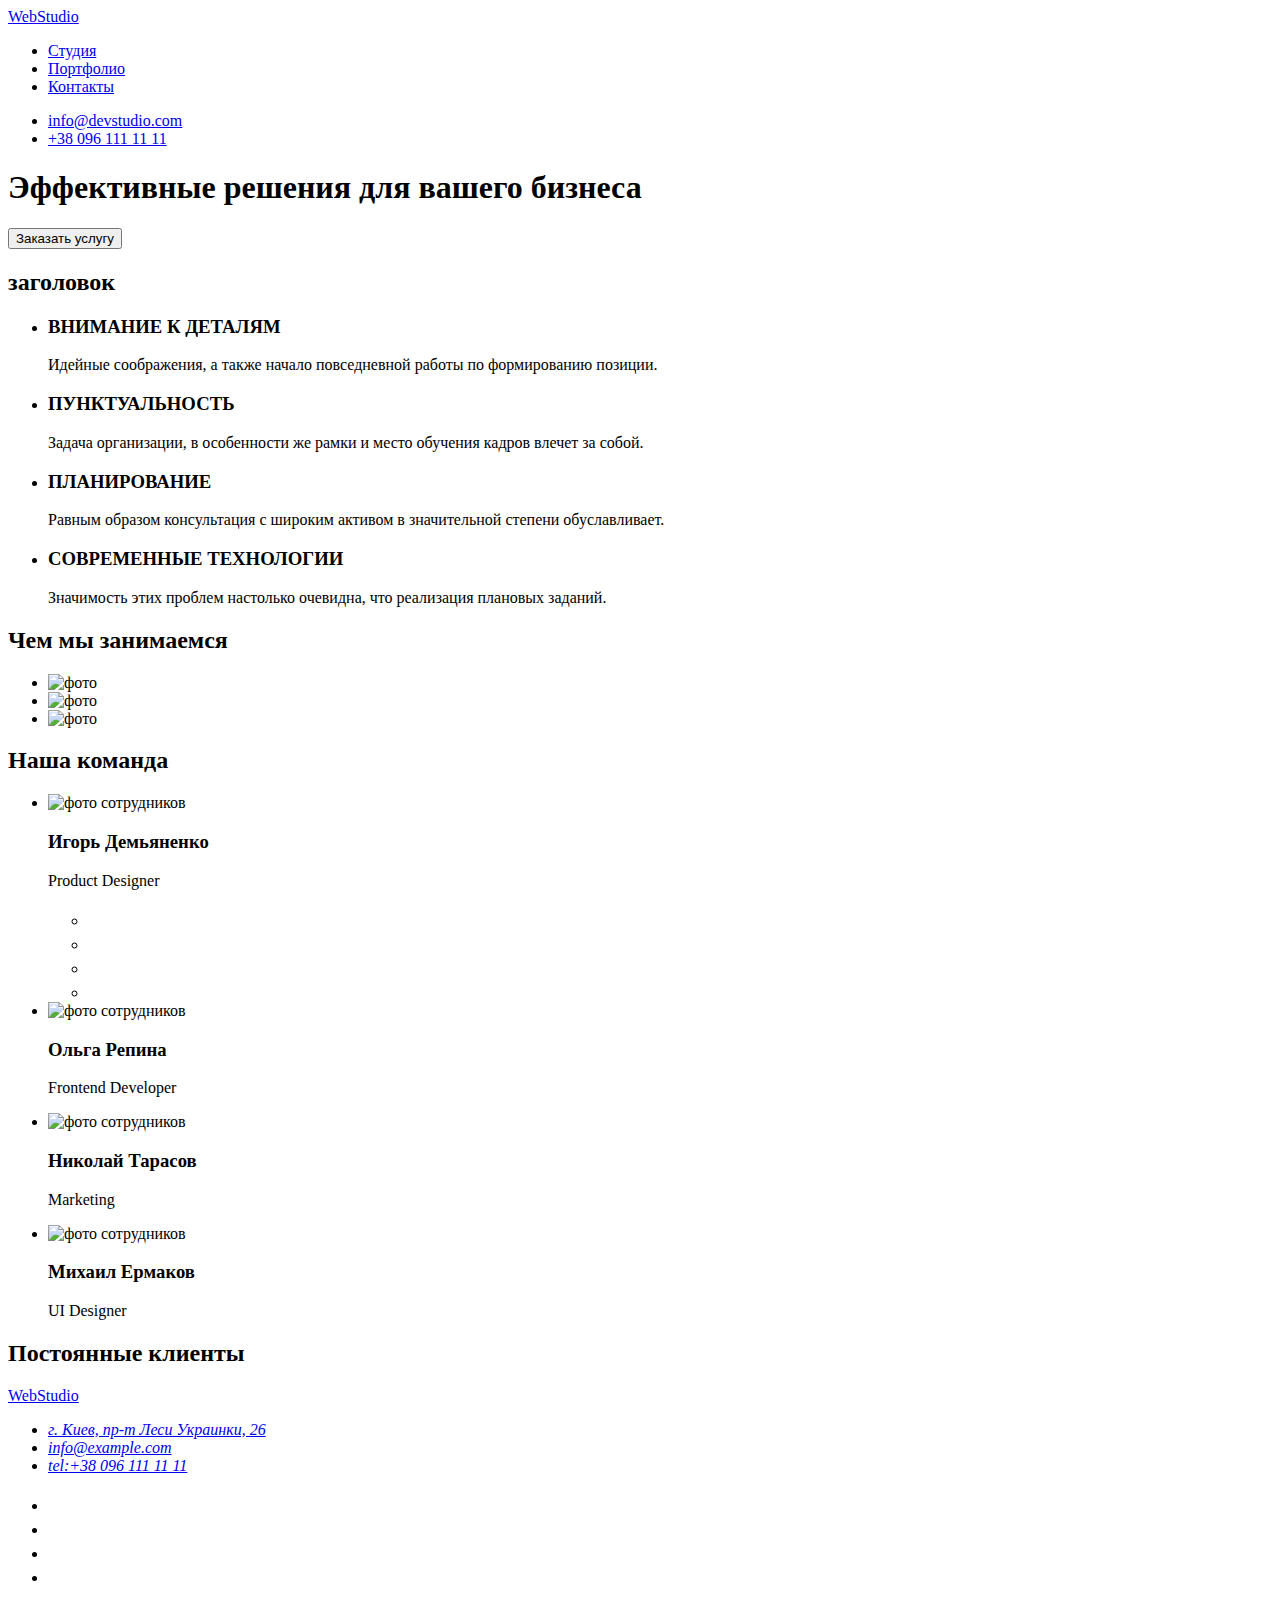
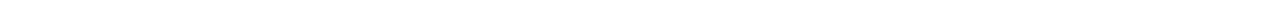
==== index.html @ 762d187e "Add files via upload" ====
<!-- @format -->

<!DOCTYPE html>
<html lang="ru">
  <head>
    <meta charset="UTF-8" />
    <meta http-equiv="X-UA-Compatible" content="IE=edge" />
    <meta name="viewport" content="width=device-width, initial-scale=1.0" />
    <title>Lesen1</title>
    <link rel="preconnect" href="https://fonts.googleapis.com" />
    <link rel="preconnect" href="https://fonts.gstatic.com" crossorigin />
    <link
      href="https://fonts.googleapis.com/css2?family=Raleway:wght@700&family=Roboto:wght@400;500;700;900&display=swap"
      rel="stylesheet"
    />
    <link
      rel="stylesheet"
      href="https://cdnjs.cloudflare.com/ajax/libs/modern-normalize/1.1.0/modern-normalize.min.css"
      integrity="sha512-wpPYUAdjBVSE4KJnH1VR1HeZfpl1ub8YT/NKx4PuQ5NmX2tKuGu6U/JRp5y+Y8XG2tV+wKQpNHVUX03MfMFn9Q=="
      crossorigin="anonymous"
      referrerpolicy="no-referrer"
    />
    <link rel="stylesheet" href="./css/style.css" />
  </head>
  <body>
    <header class="header">
      <div class="container header-container list">
        <nav class="nav">
          <a href="./index.html" class="logo link">Web<span class="logo-black">Studio</span></a>
          <ul class="header-list list">
            <li class="nav-item">
              <a class="nav-link link current" href="#">Студия</a>
            </li>
            <li class="nav-item">
              <a class="nav-link link" href="./portfolio.html">Портфолио</a>
            </li>
            <li class="nav-item">
              <a class="nav-link link" href="#">Контакты</a>
            </li>
          </ul>
        </nav>
        <ul class="header-contacts list">
          <li>
            <a class="contact-link link" href="info@devstudio.com">info@devstudio.com</a>
          </li>
          <li>
            <a class="contact-link link" href="tel:+380961111111">+38 096 111 11 11</a>
          </li>
        </ul>
      </div>
    </header>
    <main>
      <section class="hero section">
        <div class="container">
          <h1 class="hero-title">Эффективные решения для вашего бизнеса</h1>
          <button class="button" type="button">Заказать услугу</button>
        </div>
      </section>
      <section class="section-about section">
        <div class="container">
          <h2 class="visually-hidden">заголовок</h2>
          <ul class="list card-set">
            <li class="feature-item">
              <h3 class="feature-title">ВНИМАНИЕ К ДЕТАЛЯМ</h3>
              <p class="feature-text">
                Идейные соображения, а также начало повседневной работы по формированию позиции.
              </p>
            </li>
            <li class="feature-item">
              <h3 class="feature-title">ПУНКТУАЛЬНОСТЬ</h3>
              <p class="feature-text">
                Задача организации, в особенности же рамки и место обучения кадров влечет за собой.
              </p>
            </li>
            <li class="feature-item">
              <h3 class="feature-title">ПЛАНИРОВАНИЕ</h3>
              <p class="feature-text">
                Равным образом консультация с широким активом в значительной степени обуславливает.
              </p>
            </li>
            <li class="feature-item">
              <h3 class="feature-title">СОВРЕМЕННЫЕ ТЕХНОЛОГИИ</h3>
              <p class="feature-text">
                Значимость этих проблем настолько очевидна, что реализация плановых заданий.
              </p>
            </li>
          </ul>
        </div>
      </section>
      <section class="section-work section">
        <div class="container">
          <h2 class="section-title">Чем мы занимаемся</h2>
          <ul class="list list-about card-set">
            <li>
              <img src="./images/img.jpg" alt="фото" width="370" height="294" />
            </li>
            <li>
              <img src="./images/img-1.jpg" alt="фото" width="370" height="294" />
            </li>
            <li>
              <img src="./images/img-2.jpg" alt="фото" width="370" height="294" />
            </li>
          </ul>
        </div>
      </section>
      <section class="section-team section">
        <div class="container">
          <h2 class="section-title">Наша команда</h2>
          <ul class="list card-set">
            <li class="team-cards">
              <img src="./images/img-3.jpg" alt="фото сотрудников" width="270" />
              <div class="team-content">
                <h3 class="team-name">Игорь Демьяненко</h3>
                <p class="team-title">Product Designer</p>
                 <ul>
                  <li>
                     <a class="link" href="" target="_blank" rel="noopener noreferrer" aria-label="instagram"></a>
                  <svg width="20" height="20">
                     <use href="./images/icons.svg#instagram"></use>
                  </svg>
                  </li>
                  <li>
                     <a class="link" href="" target="_blank" rel="noopener noreferrer" aria-label="twitter"></a>
                  <svg width="20" height="20">
                     <use href="./images/icons.svg#twitter"></use>
                  </svg>
                  </li>
                  <li>
                     <a class="link" href="" target="_blank" rel="noopener noreferrer" aria-label="facebook"></a>
                  <svg width="20" height="20">
                     <use href="./images/icons.svg#facebook"></use>
                  </svg>
                  </li>
                  <li>
                     <a class="link" href="" target="_blank" rel="noopener noreferrer" aria-label="linkedin"></a>
                  <svg width="20" height="20">
                     <use href="./images/icons.svg#linkedin"></use>
                  </svg>
                  </li>
                 </ul>
               </div>
            </li>
            <li class="team-cards">
              <img src="./images/img-6.jpg" alt="фото сотрудников" width="270" />
              <div class="team-content">
                <h3 class="team-name">Ольга Репина</h3>
                <p class="team-title">Frontend Developer</p>
              </div>
            </li>
            <li class="team-cards">
              <img src="./images/img-5.jpg" alt="фото сотрудников" width="270" />
              <div class="team-content">
                <h3 class="team-name">Николай Тарасов</h3>
                <p class="team-title">Marketing</p>
              </div>
            </li>
            <li class="team-cards">
              <img src="./images/img-4.jpg" alt="фото сотрудников" width="270" />
              <div class="team-content">
                <h3 class="team-name">Михаил Ермаков</h3>
                <p class="team-title">UI Designer</p>
              </div>
            </li>
          </ul>
        </div>
      </section>
      <section class="section">
        <h2 class="section-title">Постоянные клиенты</h2>
         
      </section>
    </main>
    <footer class="footer">
      <div class="container">
        <a href="./index.html" class="footer-logo logo">Web<span class="logo-white">Studio</span></a>
        <address class="footer-contacts">
          <ul class="footer-list list">
            <li>
              <a
                class="link linkaddress"
                href="https://goo.gl/maps/1SPibwWkqugAvypQ7"
                target="_blank"
                rel="noopener nofollow noreferrer"
                >г. Киев, пр-т Леси Украинки, 26</a>
            </li>
            <li>
              <a class="link address-title" href="mailto:info@example.com">info@example.com</a>
            </li>
            <li>
              <a class="link address-title" href="tel:+380961111111">tel:+38 096 111 11 11</a>
            </li>
          </ul>
          <ul>
                  <li>
                     <a class="link" href="" target="_blank" rel="noopener noreferrer" aria-label="instagram"></a>
                  <svg width="20" height="20">
                     <use href="./images/icons.svg#instagram"></use>
                  </svg>
                  </li>
                  <li>
                     <a class="link" href="" target="_blank" rel="noopener noreferrer" aria-label="twitter"></a>
                  <svg width="20" height="20">
                     <use href="./images/icons.svg#twitter"></use>
                  </svg>
                  </li>
                  <li>
                     <a class="link" href="" target="_blank" rel="noopener noreferrer" aria-label="facebook"></a>
                  <svg width="20" height="20">
                     <use href="./images/icons.svg#facebook"></use>
                  </svg>
                  </li>
                  <li>
                     <a class="link" href="" target="_blank" rel="noopener noreferrer" aria-label="linkedin"></a>
                  <svg width="20" height="20">
                     <use href="./images/icons.svg#linkedin"></use>
                  </svg>
                  </li>
                 </ul>
        </address>
      </div>
    </footer>
  </body>
</html>
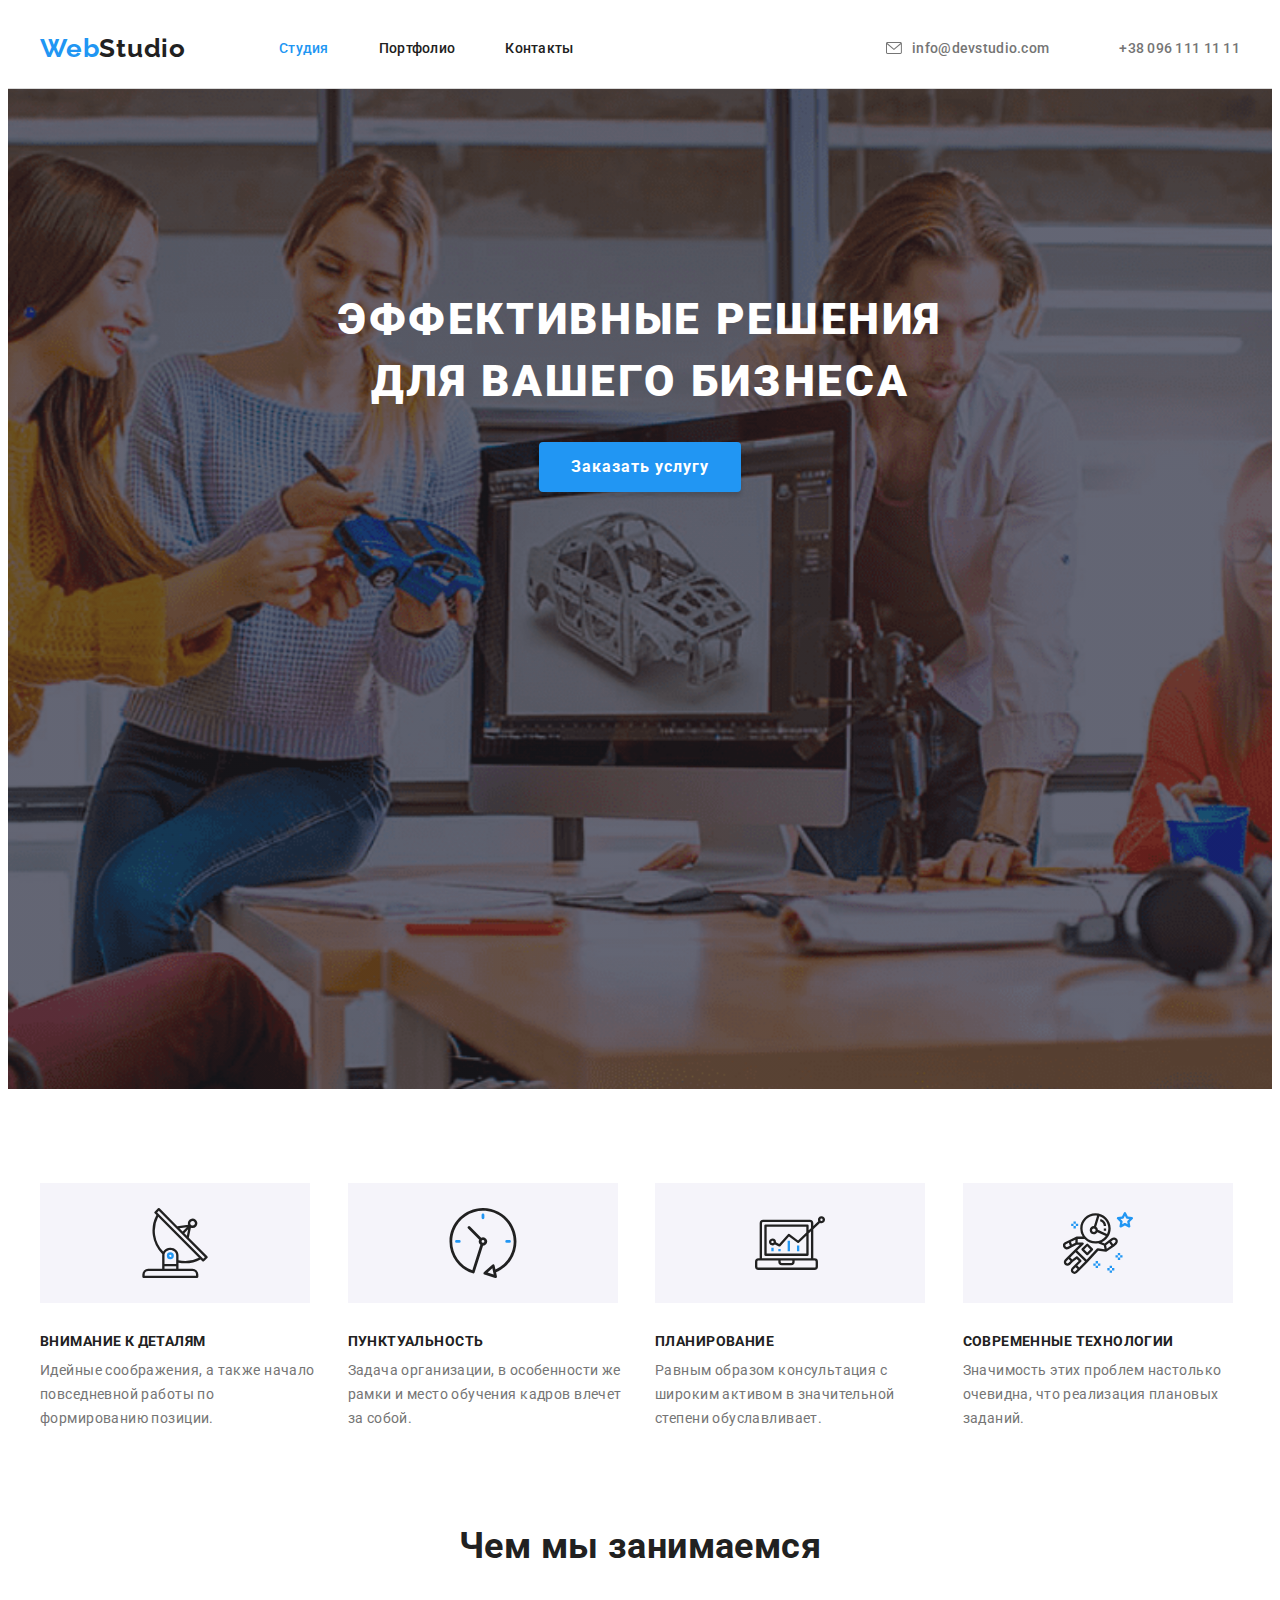
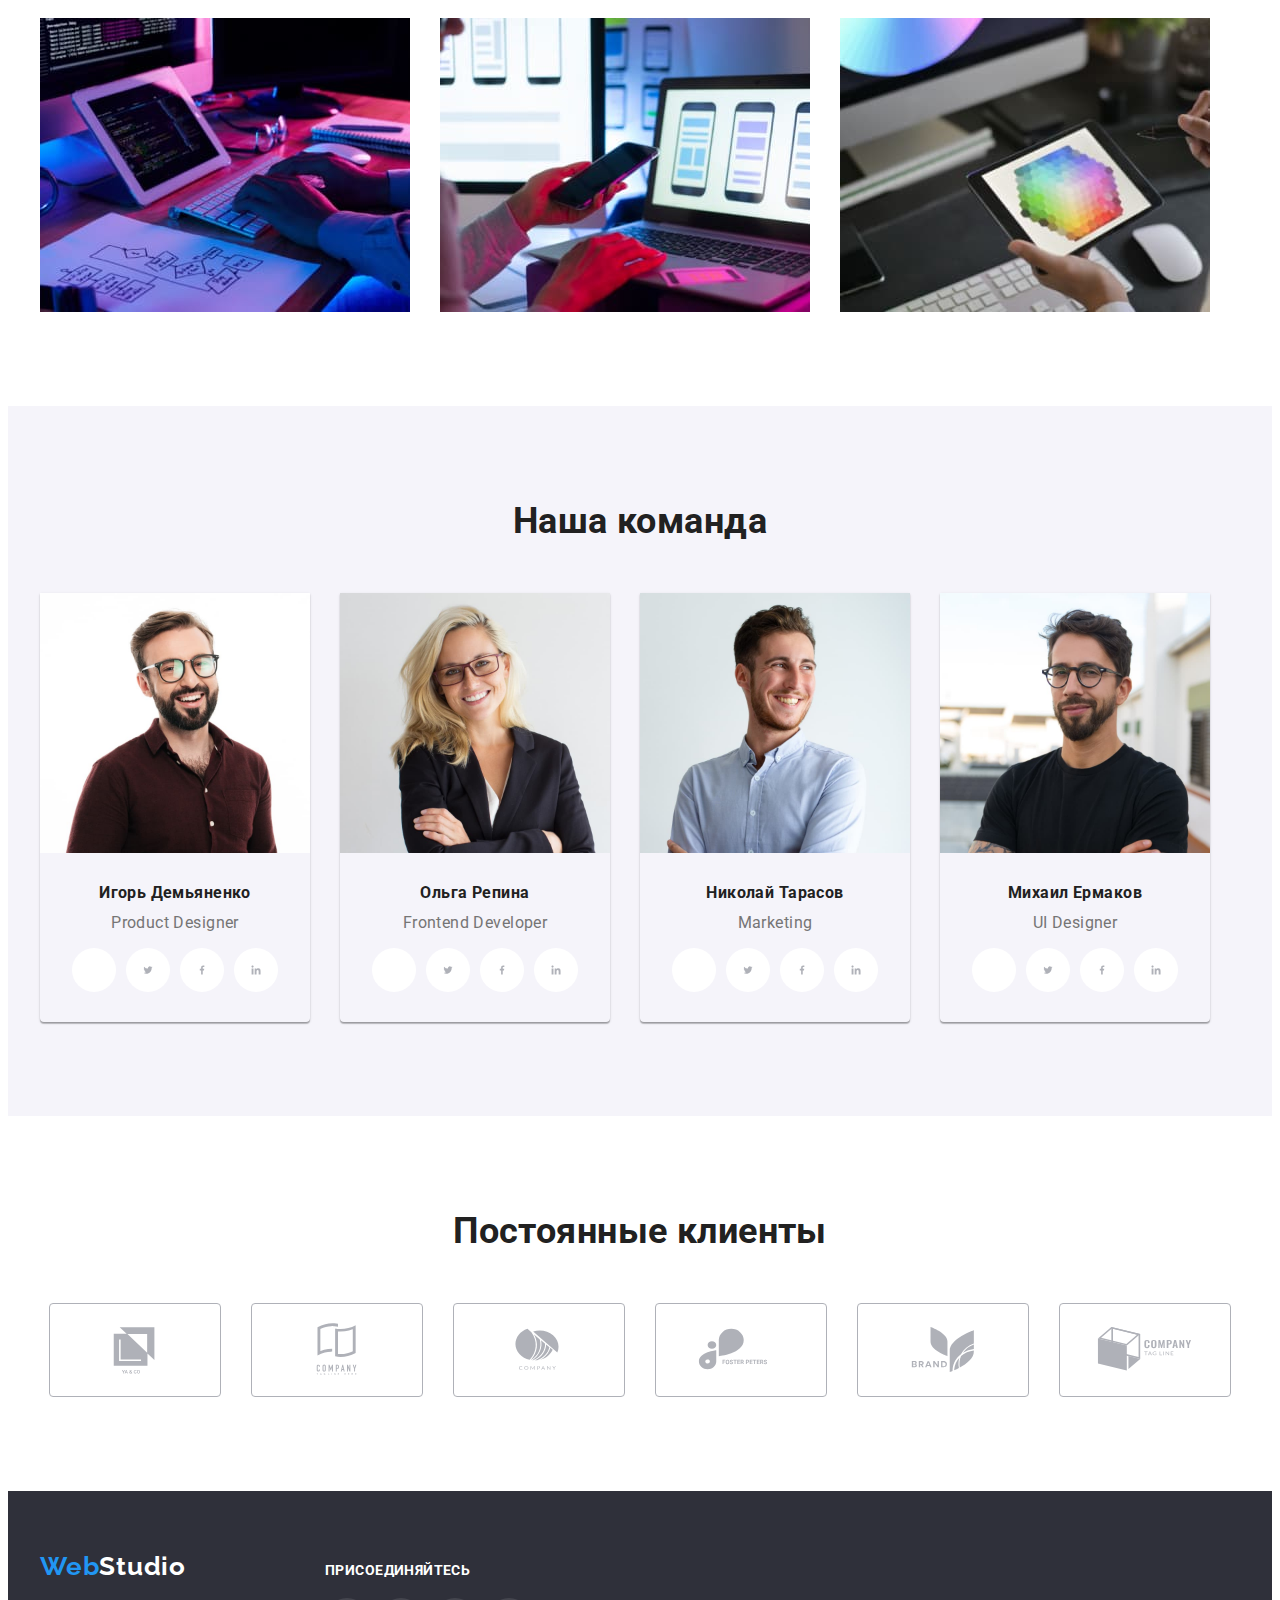
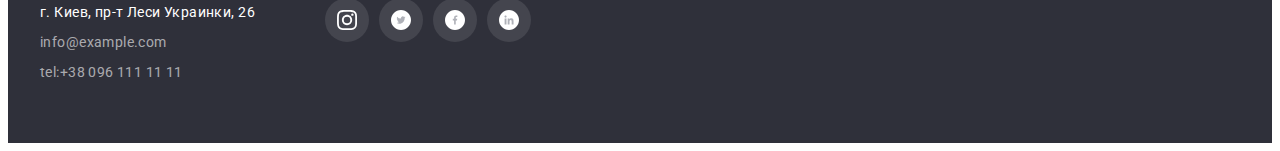
==== commit 697b50a8: "Add files via upload" ====
--- a/index.html
+++ b/index.html
@@ -2,221 +2,410 @@
 
 <!DOCTYPE html>
 <html lang="ru">
-  <head>
-    <meta charset="UTF-8" />
-    <meta http-equiv="X-UA-Compatible" content="IE=edge" />
-    <meta name="viewport" content="width=device-width, initial-scale=1.0" />
-    <title>Lesen1</title>
-    <link rel="preconnect" href="https://fonts.googleapis.com" />
-    <link rel="preconnect" href="https://fonts.gstatic.com" crossorigin />
-    <link
+
+<head>
+   <meta charset="UTF-8" />
+   <meta http-equiv="X-UA-Compatible" content="IE=edge" />
+   <meta name="viewport" content="width=device-width, initial-scale=1.0" />
+   <title>Lesen1</title>
+   <link rel="preconnect" href="https://fonts.googleapis.com" />
+   <link rel="preconnect" href="https://fonts.gstatic.com" crossorigin />
+   <link
       href="https://fonts.googleapis.com/css2?family=Raleway:wght@700&family=Roboto:wght@400;500;700;900&display=swap"
-      rel="stylesheet"
-    />
-    <link
-      rel="stylesheet"
-      href="https://cdnjs.cloudflare.com/ajax/libs/modern-normalize/1.1.0/modern-normalize.min.css"
+      rel="stylesheet" />
+   <link rel="stylesheet" href="https://cdnjs.cloudflare.com/ajax/libs/modern-normalize/1.1.0/modern-normalize.min.css"
       integrity="sha512-wpPYUAdjBVSE4KJnH1VR1HeZfpl1ub8YT/NKx4PuQ5NmX2tKuGu6U/JRp5y+Y8XG2tV+wKQpNHVUX03MfMFn9Q=="
-      crossorigin="anonymous"
-      referrerpolicy="no-referrer"
-    />
-    <link rel="stylesheet" href="./css/style.css" />
-  </head>
-  <body>
-    <header class="header">
+      crossorigin="anonymous" referrerpolicy="no-referrer" />
+   <link rel="stylesheet" href="./css/style.css" />
+</head>
+
+<body>
+   <header class="header">
       <div class="container header-container list">
-        <nav class="nav">
-          <a href="./index.html" class="logo link">Web<span class="logo-black">Studio</span></a>
-          <ul class="header-list list">
-            <li class="nav-item">
-              <a class="nav-link link current" href="#">Студия</a>
+         <nav class="nav">
+            <a href="./index.html" class="logo link">Web<span class="logo-black">Studio</span></a>
+            <ul class="header-list list">
+               <li class="nav-item">
+                  <a class="nav-link link current" href="#">Студия</a>
+               </li>
+               <li class="nav-item">
+                  <a class="nav-link link" href="./portfolio.html">Портфолио</a>
+               </li>
+               <li class="nav-item">
+                  <a class="nav-link link" href="#">Контакты</a>
+               </li>
+            </ul>
+         </nav>
+         <ul class="header-contacts list">
+            <li class="contacts-item">
+               <svg class="icon-contacts" width="16" height="12">
+                  <use href="./images/icons.svg#envelope"></use>
+               </svg>
+               <a class="contact-link link" href="info@devstudio.com">info@devstudio.com </a>
             </li>
-            <li class="nav-item">
-              <a class="nav-link link" href="./portfolio.html">Портфолио</a>
+            <li class="contacts-item">
+               <svg class="icon-contacts" width="10" height="16">
+                  <use href="./images/icons.svg#smartphone"></use>
+               </svg>
+               <a class="contact-link link" href="tel:+380961111111"> +38 096 111 11 11 </a>
             </li>
-            <li class="nav-item">
-              <a class="nav-link link" href="#">Контакты</a>
-            </li>
-          </ul>
-        </nav>
-        <ul class="header-contacts list">
-          <li>
-            <a class="contact-link link" href="info@devstudio.com">info@devstudio.com</a>
-          </li>
-          <li>
-            <a class="contact-link link" href="tel:+380961111111">+38 096 111 11 11</a>
-          </li>
-        </ul>
+         </ul>
       </div>
-    </header>
-    <main>
+   </header>
+   <main>
       <section class="hero section">
-        <div class="container">
-          <h1 class="hero-title">Эффективные решения для вашего бизнеса</h1>
-          <button class="button" type="button">Заказать услугу</button>
-        </div>
+         <div class="container">
+            <h1 class="hero-title">Эффективные решения для вашего бизнеса</h1>
+            <button class="button" type="button">Заказать услугу</button>
+         </div>
       </section>
       <section class="section-about section">
-        <div class="container">
-          <h2 class="visually-hidden">заголовок</h2>
-          <ul class="list card-set">
-            <li class="feature-item">
-              <h3 class="feature-title">ВНИМАНИЕ К ДЕТАЛЯМ</h3>
-              <p class="feature-text">
-                Идейные соображения, а также начало повседневной работы по формированию позиции.
-              </p>
-            </li>
-            <li class="feature-item">
-              <h3 class="feature-title">ПУНКТУАЛЬНОСТЬ</h3>
-              <p class="feature-text">
-                Задача организации, в особенности же рамки и место обучения кадров влечет за собой.
-              </p>
-            </li>
-            <li class="feature-item">
-              <h3 class="feature-title">ПЛАНИРОВАНИЕ</h3>
-              <p class="feature-text">
-                Равным образом консультация с широким активом в значительной степени обуславливает.
-              </p>
-            </li>
-            <li class="feature-item">
-              <h3 class="feature-title">СОВРЕМЕННЫЕ ТЕХНОЛОГИИ</h3>
-              <p class="feature-text">
-                Значимость этих проблем настолько очевидна, что реализация плановых заданий.
-              </p>
-            </li>
-          </ul>
-        </div>
+         <div class="container">
+            <h2 class="visually-hidden">заголовок</h2>
+
+            <ul class="list card-set">
+               <li class="feature-item">
+                  <div class="peculiarities">
+                     <svg class="feature-icons" width="70" height="70">
+                        <use href="./images/icons.svg#antenna"></use>
+                     </svg>
+                  </div>
+                  <h3 class="feature-title">ВНИМАНИЕ К ДЕТАЛЯМ</h3>
+                  <p class="feature-text">
+                     Идейные соображения, а также начало повседневной работы по формированию позиции.
+                  </p>
+               </li>
+               <li class="feature-item">
+                  <div class="peculiarities">
+                     <svg class="feature-icons" width="70" height="70">
+                        <use href="./images/icons.svg#clock"></use>
+                     </svg>
+                  </div>
+                  <h3 class="feature-title">ПУНКТУАЛЬНОСТЬ</h3>
+                  <p class="feature-text">
+                     Задача организации, в особенности же рамки и место обучения кадров влечет за собой.
+                  </p>
+               </li>
+               <li class="feature-item">
+                  <div class="peculiarities">
+                     <svg class="feature-icons" width="70" height="70">
+                        <use href="./images/icons.svg#diagram"></use>
+                     </svg>
+                  </div>
+                  <h3 class="feature-title">ПЛАНИРОВАНИЕ</h3>
+                  <p class="feature-text">
+                     Равным образом консультация с широким активом в значительной степени обуславливает.
+                  </p>
+               </li>
+               <li class="feature-item">
+                  <div class="peculiarities">
+                     <svg class="feature-icons" width="70" height="70">
+                        <use href="./images/icons.svg#astronaut"></use>
+                     </svg>
+                  </div>
+                  <h3 class="feature-title">СОВРЕМЕННЫЕ ТЕХНОЛОГИИ</h3>
+                  <p class="feature-text">
+                     Значимость этих проблем настолько очевидна, что реализация плановых заданий.
+                  </p>
+               </li>
+            </ul>
+         </div>
       </section>
       <section class="section-work section">
-        <div class="container">
-          <h2 class="section-title">Чем мы занимаемся</h2>
-          <ul class="list list-about card-set">
-            <li>
-              <img src="./images/img.jpg" alt="фото" width="370" height="294" />
-            </li>
-            <li>
-              <img src="./images/img-1.jpg" alt="фото" width="370" height="294" />
-            </li>
-            <li>
-              <img src="./images/img-2.jpg" alt="фото" width="370" height="294" />
-            </li>
-          </ul>
-        </div>
+         <div class="container">
+            <h2 class="section-title">Чем мы занимаемся</h2>
+            <ul class="list list-about card-set">
+               <li>
+                  <img src="./images/img.jpg" alt="фото" width="370" height="294" />
+               </li>
+               <li>
+                  <img src="./images/img-1.jpg" alt="фото" width="370" height="294" />
+               </li>
+               <li>
+                  <img src="./images/img-2.jpg" alt="фото" width="370" height="294" />
+               </li>
+            </ul>
+         </div>
       </section>
       <section class="section-team section">
-        <div class="container">
-          <h2 class="section-title">Наша команда</h2>
-          <ul class="list card-set">
-            <li class="team-cards">
-              <img src="./images/img-3.jpg" alt="фото сотрудников" width="270" />
-              <div class="team-content">
-                <h3 class="team-name">Игорь Демьяненко</h3>
-                <p class="team-title">Product Designer</p>
-                 <ul>
+         <div class="container">
+            <h2 class="section-title">Наша команда</h2>
+            <ul class="list card-set">
+               <li class="team-cards">
+                  <img src="./images/img-3.jpg" alt="фото сотрудников" width="270" />
+                  <div class="team-content">
+                     <h3 class="team-name">Игорь Демьяненко</h3>
+                     <p class="team-title">Product Designer</p>
+                     <ul class="socials list">
+                        <li class="socials-item">
+                           <a class="socials-link link" href="" target="_blank" rel="noopener noreferrer"
+                              aria-label="instagram">
+                              <svg class="socials-icons" width="20" height="20">
+                                 <use href="./images/icons.svg#instagram"></use>
+                              </svg>
+                           </a>
+                        </li>
+                        <li class="socials-item">
+                           <a class="socials-link link" href="" target="_blank" rel="noopener noreferrer"
+                              aria-label="twitter">
+                              <svg class="socials-icons" width="20" height="20">
+                                 <use href="./images/icons.svg#twitter"></use>
+                              </svg>
+                           </a>
+                        </li>
+                        <li class="socials-item">
+                           <a class="socials-link link" href="" target="_blank" rel="noopener noreferrer"
+                              aria-label="facebook">
+                              <svg class="socials-icons" width="20" height="20">
+                                 <use href="./images/icons.svg#facebook"></use>
+                              </svg>
+                           </a>
+                        </li>
+                        <li class="socials-item">
+                           <a class="socials-link link" href="" target="_blank" rel="noopener noreferrer"
+                              aria-label="linkedin">
+                              <svg class="socials-icons" width="20" height="20">
+                                 <use href="./images/icons.svg#linkedin"></use>
+                              </svg>
+                           </a>
+                        </li>
+                     </ul>
+                  </div>
+               </li>
+               <li class="team-cards">
+                  <img src="./images/img-6.jpg" alt="фото сотрудников" width="270" />
+                  <div class="team-content">
+                     <h3 class="team-name">Ольга Репина</h3>
+                     <p class="team-title">Frontend Developer</p>
+                     <ul class="socials list">
+                        <li class="socials-item">
+                           <a class="socials-link link" href="" target="_blank" rel="noopener noreferrer"
+                              aria-label="instagram">
+                              <svg class="socials-icons" width="20" height="20">
+                                 <use href="./images/icons.svg#instagram"></use>
+                              </svg>
+                           </a>
+                        </li>
+                        <li class="socials-item">
+                           <a class="socials-link link" href="" target="_blank" rel="noopener noreferrer"
+                              aria-label="twitter">
+                              <svg class="socials-icons" width="20" height="20">
+                                 <use href="./images/icons.svg#twitter"></use>
+                              </svg>
+                           </a>
+                        </li>
+                        <li class="socials-item">
+                           <a class="socials-link link" href="" target="_blank" rel="noopener noreferrer"
+                              aria-label="facebook">
+                              <svg class="socials-icons" width="20" height="20">
+                                 <use href="./images/icons.svg#facebook"></use>
+                              </svg>
+                           </a>
+                        </li>
+                        <li class="socials-item">
+                           <a class="socials-link link" href="" target="_blank" rel="noopener noreferrer"
+                              aria-label="linkedin">
+                              <svg class="socials-icons" width="20" height="20">
+                                 <use href="./images/icons.svg#linkedin"></use>
+                              </svg>
+                           </a>
+                        </li>
+                     </ul>
+                  </div>
+               </li>
+               <li class="team-cards">
+                  <img src="./images/img-5.jpg" alt="фото сотрудников" width="270" />
+                  <div class="team-content">
+                     <h3 class="team-name">Николай Тарасов</h3>
+                     <p class="team-title">Marketing</p>
+                     <ul class="socials list">
+                        <li class="socials-item">
+                           <a class="socials-link link" href="" target="_blank" rel="noopener noreferrer"
+                              aria-label="instagram">
+                              <svg class="socials-icons" width="20" height="20">
+                                 <use href="./images/icons.svg#instagram"></use>
+                              </svg>
+                           </a>
+                        </li>
+                        <li class="socials-item">
+                           <a class="socials-link link" href="" target="_blank" rel="noopener noreferrer"
+                              aria-label="twitter">
+                              <svg class="socials-icons" width="20" height="20">
+                                 <use href="./images/icons.svg#twitter"></use>
+                              </svg>
+                           </a>
+                        </li>
+                        <li class="socials-item">
+                           <a class="socials-link link" href="" target="_blank" rel="noopener noreferrer"
+                              aria-label="facebook">
+                              <svg class="socials-icons" width="20" height="20">
+                                 <use href="./images/icons.svg#facebook"></use>
+                              </svg>
+                           </a>
+                        </li>
+                        <li class="socials-item">
+                           <a class="socials-link link" href="" target="_blank" rel="noopener noreferrer"
+                              aria-label="linkedin">
+                              <svg class="socials-icons" width="20" height="20">
+                                 <use href="./images/icons.svg#linkedin"></use>
+                              </svg>
+                           </a>
+                        </li>
+                     </ul>
+                  </div>
+               </li>
+               <li class="team-cards">
+                  <img src="./images/img-4.jpg" alt="фото сотрудников" width="270" />
+                  <div class="team-content">
+                     <h3 class="team-name">Михаил Ермаков</h3>
+                     <p class="team-title">UI Designer</p>
+                     <ul class="socials list">
+                        <li class="socials-item">
+                           <a class="socials-link link" href="" target="_blank" rel="noopener noreferrer"
+                              aria-label="instagram">
+                              <svg class="socials-icons" width="20" height="20">
+                                 <use href="./images/icons.svg#instagram"></use>
+                              </svg>
+                           </a>
+                        </li>
+                        <li class="socials-item">
+                           <a class="socials-link link" href="" target="_blank" rel="noopener noreferrer"
+                              aria-label="twitter">
+                              <svg class="socials-icons" width="20" height="20">
+                                 <use href="./images/icons.svg#twitter"></use>
+                              </svg>
+                           </a>
+                        </li>
+                        <li class="socials-item">
+                           <a class="socials-link link" href="" target="_blank" rel="noopener noreferrer"
+                              aria-label="facebook">
+                              <svg class="socials-icons" width="20" height="20">
+                                 <use href="./images/icons.svg#facebook"></use>
+                              </svg>
+                           </a>
+                        </li>
+                        <li class="socials-item">
+                           <a class="socials-link link" href="" target="_blank" rel="noopener noreferrer"
+                              aria-label="linkedin">
+                              <svg class="socials-icons" width="20" height="20">
+                                 <use href="./images/icons.svg#linkedin"></use>
+                              </svg>
+                           </a>
+                        </li>
+                     </ul>
+                  </div>
+               </li>
+            </ul>
+         </div>
+      </section>
+      <section class="section">
+         <div class="container">
+            <h2 class="section-title">Постоянные клиенты</h2>
+         <ul class="clients-items">
+               <li class="clients-item list">
+                  <a class="client-link" href="#" target="_blank" rel="noopener norefferer" aria-label="logo">
+                     <svg class="client-icons" width="106" height="60">
+                        <use href="./images/icons.svg#logo"></use>
+                     </svg>
+                  </a>
+               </li>
+               <li class="clients-item list">
+                  <a class="client-link" href="#" target="_blank" rel="noopener norefferer" aria-label="logo-2">
+                     <svg class="client-icons" width="106" height="60">
+                        <use href="./images/icons.svg#logo-2"></use>
+                     </svg>
+                  </a>
+               </li>
+               <li class="clients-item list">
+                  <a class="client-link" href="#" target="_blank" rel="noopener norefferer" aria-label="logo-3">
+                     <svg class="client-icons" width="106" height="60">
+                        <use href="./images/icons.svg#logo-3"></use>
+                     </svg>
+                  </a>
+               </li>
+               <li class="clients-item list">
+                  <a class="client-link" href="#" target="_blank" rel="noopener norefferer" aria-label="logo-4">
+                     <svg class="client-icons" width="106" height="60">
+                        <use href="./images/icons.svg#logo-4"></use>
+                     </svg>
+                  </a>
+               </li>
+               <li class="clients-item list">
+                  <a class="client-link" href="#" target="_blank" rel="noopener norefferer" aria-label="logo-5">
+                     <svg class="client-icons" width="106" height="60">
+                        <use href="./images/icons.svg#logo-5"></use>
+                     </svg>
+                  </a>
+               </li>
+               <li class="clients-item list">
+                  <a class="client-link" href="#" target="_blank" rel="noopener norefferer" aria-client-icons">
+                     <svg class="client-icons" width="106" height="60">
+                        <use href="./images/icons.svg#logo-6"></use>
+                     </svg>
+                  </a>
+               </li>
+            </ul>
+         </div>
+         
+      </section>
+   </main>
+   <footer class="footer">
+      <div class="container footer-container">
+         <div class="our-contacts">
+            <a href="./index.html" class="footer-logo logo">Web<span class="logo-white">Studio</span></a>
+            <address class="footer-contacts">
+               <ul class="footer-list list">
                   <li>
-                     <a class="link" href="" target="_blank" rel="noopener noreferrer" aria-label="instagram"></a>
-                  <svg width="20" height="20">
+                     <a class="link linkaddress" href="https://goo.gl/maps/1SPibwWkqugAvypQ7" target="_blank"
+                        rel="noopener nofollow noreferrer">г. Киев, пр-т Леси Украинки, 26</a>
+                  </li>
+                  <li>
+                     <a class="link address-title" href="mailto:info@example.com">info@example.com</a>
+                  </li>
+                  <li>
+                     <a class="link address-title" href="tel:+380961111111">tel:+38 096 111 11 11</a>
+                  </li>
+               </ul>
+         </div>
+         <div class="footer-icons">
+            <h3 class="icone-title">присоединяйтесь</h3>
+            <ul class="footer-social-icon">
+               <li class="footer-icon  list">
+                  <a class="foot-icon" href="" target="_blank" rel="noopener noreferrer" aria-label="instagram">
+                  <svg class="footers-icon" width="20" height="20">
                      <use href="./images/icons.svg#instagram"></use>
                   </svg>
-                  </li>
-                  <li>
-                     <a class="link" href="" target="_blank" rel="noopener noreferrer" aria-label="twitter"></a>
-                  <svg width="20" height="20">
+                  </a>
+                  </li>
+               <li class="footer-icon list">
+                  <a class="foot-icon" href="" target="_blank" rel="noopener noreferrer" aria-label="twitter">
+                  <svg class="footers-icon" width="20" height="20">
                      <use href="./images/icons.svg#twitter"></use>
                   </svg>
-                  </li>
-                  <li>
-                     <a class="link" href="" target="_blank" rel="noopener noreferrer" aria-label="facebook"></a>
-                  <svg width="20" height="20">
+                  </a>
+                  </li>
+               </li>
+               <li class="footer-icon list">
+                  <a class="foot-icon" href="" target="_blank" rel="noopener noreferrer" aria-label="facebook">
+                  <svg class="footers-icon" width="20" height="20">
                      <use href="./images/icons.svg#facebook"></use>
                   </svg>
-                  </li>
-                  <li>
-                     <a class="link" href="" target="_blank" rel="noopener noreferrer" aria-label="linkedin"></a>
-                  <svg width="20" height="20">
+                  </a>
+                  </li>
+               </li>
+               <li class="footer-icon list">
+                  <a class="foot-icon" href="" target="_blank" rel="noopener noreferrer" aria-label="linkedin">
+                  <svg class="footers-icon" width="20" height="20">
                      <use href="./images/icons.svg#linkedin"></use>
                   </svg>
-                  </li>
-                 </ul>
-               </div>
-            </li>
-            <li class="team-cards">
-              <img src="./images/img-6.jpg" alt="фото сотрудников" width="270" />
-              <div class="team-content">
-                <h3 class="team-name">Ольга Репина</h3>
-                <p class="team-title">Frontend Developer</p>
-              </div>
-            </li>
-            <li class="team-cards">
-              <img src="./images/img-5.jpg" alt="фото сотрудников" width="270" />
-              <div class="team-content">
-                <h3 class="team-name">Николай Тарасов</h3>
-                <p class="team-title">Marketing</p>
-              </div>
-            </li>
-            <li class="team-cards">
-              <img src="./images/img-4.jpg" alt="фото сотрудников" width="270" />
-              <div class="team-content">
-                <h3 class="team-name">Михаил Ермаков</h3>
-                <p class="team-title">UI Designer</p>
-              </div>
-            </li>
-          </ul>
-        </div>
-      </section>
-      <section class="section">
-        <h2 class="section-title">Постоянные клиенты</h2>
-         
-      </section>
-    </main>
-    <footer class="footer">
-      <div class="container">
-        <a href="./index.html" class="footer-logo logo">Web<span class="logo-white">Studio</span></a>
-        <address class="footer-contacts">
-          <ul class="footer-list list">
-            <li>
-              <a
-                class="link linkaddress"
-                href="https://goo.gl/maps/1SPibwWkqugAvypQ7"
-                target="_blank"
-                rel="noopener nofollow noreferrer"
-                >г. Киев, пр-т Леси Украинки, 26</a>
-            </li>
-            <li>
-              <a class="link address-title" href="mailto:info@example.com">info@example.com</a>
-            </li>
-            <li>
-              <a class="link address-title" href="tel:+380961111111">tel:+38 096 111 11 11</a>
-            </li>
-          </ul>
-          <ul>
-                  <li>
-                     <a class="link" href="" target="_blank" rel="noopener noreferrer" aria-label="instagram"></a>
-                  <svg width="20" height="20">
-                     <use href="./images/icons.svg#instagram"></use>
-                  </svg>
-                  </li>
-                  <li>
-                     <a class="link" href="" target="_blank" rel="noopener noreferrer" aria-label="twitter"></a>
-                  <svg width="20" height="20">
-                     <use href="./images/icons.svg#twitter"></use>
-                  </svg>
-                  </li>
-                  <li>
-                     <a class="link" href="" target="_blank" rel="noopener noreferrer" aria-label="facebook"></a>
-                  <svg width="20" height="20">
-                     <use href="./images/icons.svg#facebook"></use>
-                  </svg>
-                  </li>
-                  <li>
-                     <a class="link" href="" target="_blank" rel="noopener noreferrer" aria-label="linkedin"></a>
-                  <svg width="20" height="20">
-                     <use href="./images/icons.svg#linkedin"></use>
-                  </svg>
-                  </li>
-                 </ul>
-        </address>
+                  </a>
+                  </li>
+               </li>
+            </ul>
+         </div>
+         </address>
       </div>
-    </footer>
-  </body>
-</html>
+   </footer>
+</body>
+
+</html>--- a/css/style.css
+++ b/css/style.css
@@ -0,0 +1,554 @@
+:root {
+  --color-accent: #2196f3;
+  --text-color-black: #212121;
+  --text-color-gray: #757575;
+  --color-white: #ffffff;
+  --color-light-gray: #d9d9d9;
+  --Color-background: #2f303a;
+  --color-team-background: #f5f4fa;
+  --color-wrapper: #eeeeee;
+  --color-team-icons: #afb1b8;
+  --social-bg-color: rgba(245, 244, 250, 1);
+  --color-footer-icon: rgba(255, 255, 255, 0.1);
+}
+
+/* Base */
+body {
+  font-family: 'Roboto', sans-serif;
+  font-size: 14px;
+  line-height: 1.5;
+  color: var(--text-color-gray);
+  background-color: var(--color-white);
+  letter-spacing: 0.03em;
+}
+
+h1,
+h2,
+h3,
+h4,
+p {
+  margin: 0;
+  padding-left: 0;
+}
+
+ul,
+li {
+  margin: 0;
+  padding: 0;
+}
+
+img {
+  max-width: 100%;
+  display: block;
+  height: auto;
+}
+
+.visually-hidden {
+  position: absolute;
+  width: 1px;
+  height: 1px;
+  margin: -1px;
+  border: 0;
+  padding: 0;
+
+  white-space: nowrap;
+  clip-path: inset(100%);
+  clip: rect(0 0 0 0);
+  overflow: hidden;
+}
+
+.list {
+  list-style: none;
+}
+
+.link {
+  text-decoration: none;
+  color: currentColor;
+}
+
+.section-title {
+  color: var(--text-color-black);
+  line-height: 1.2;
+  font-size: 36px;
+  margin-bottom: 50px;
+  text-align: center;
+}
+
+.section {
+  padding-top: 94px;
+  padding-bottom: 94px;
+}
+
+.container {
+  width: 1200px;
+  padding-left: 15px;
+  padding-right: 15px;
+  margin-left: auto;
+  margin-right: auto;
+}
+
+.header {
+  background-color: var(--color-white);
+  border-bottom: 1px solid var(--color-light-gray);
+}
+
+.header .logo {
+  margin-right: 93px;
+}
+
+.header-container {
+  display: flex;
+}
+
+.nav {
+  display: flex;
+  align-items: center;
+  color: var(--text-color-black);
+}
+
+.logo {
+  font-weight: 700;
+  font-family: 'Raleway';
+  font-style: normal;
+  font-size: 26px;
+  line-height: 1.19;
+  letter-spacing: 0.03em;
+  text-decoration: none;
+  color: var(--color-accent);
+}
+
+.accent {
+  color: var(--color-accent);
+}
+
+.logo-black {
+  color: var(--text-color-black);
+}
+
+.header-list {
+  display: flex;
+  align-items: center;
+  gap: 50px;
+}
+
+.header-contacts {
+  display: flex;
+  align-items: center;
+  margin-left: auto;
+  gap: 50px;
+}
+
+.nav-link,
+.contact-link {
+  font-weight: 500;
+  line-height: 1.15;
+  letter-spacing: 0.02em;
+}
+
+.nav-link:hover,
+.nav-link:focus,
+.contact-link:hover,
+.contact-link:focus .current .accent {
+  color: var(--color-accent);
+}
+
+.nav-link.link.current {
+  color: var(--color-accent);
+}
+
+.nav-link {
+  display: block;
+  padding: 32px 0;
+}
+
+.contacts-item {
+  display: flex;
+  align-items: center;
+}
+
+.contact-link:hover,
+.contact-link:focus {
+  color: var(--color-accent);
+}
+
+.contacts-item:hover .icon-contacts {
+  fill: var(--color-accent);
+}
+
+.icon-contacts {
+  margin-right: 10px;
+  fill: var(--text-color-gray);
+}
+
+.hero {
+  max-width: 1600px;
+  height: 600px;
+  margin-left: auto;
+  margin-right: auto;
+  padding: 200px 0;
+  text-align: center;
+  background-color: var(--Color-background);
+  background-image: linear-gradient(to right, rgba(47, 48, 58, 0.4), rgba(47, 48, 58, 0.4)),
+    url(../images/backgrImg.png);
+  background-repeat: no-repeat;
+  background-position: center;
+  background-size: cover;
+}
+
+.hero-title {
+  color: var(--color-white);
+  font-weight: 900;
+  font-size: 44px;
+  line-height: 1.4;
+  letter-spacing: 0.06em;
+  text-transform: uppercase;
+  width: 696px;
+  margin-bottom: 30px;
+  margin-left: auto;
+  margin-right: auto;
+}
+
+.button {
+  font-family: 'Roboto';
+  font-style: normal;
+  font-weight: 700;
+  font-size: 16px;
+  line-height: 30px;
+  letter-spacing: 0.06em;
+  padding: 10px 32px;
+  color: var(--color-white);
+  background-color: var(--color-accent);
+  box-shadow: 0px 4px 4px rgb(0 0 0 / 15%);
+  border: none;
+  border-radius: 4px;
+  cursor: pointer;
+}
+
+.button:hover,
+.button:focus {
+  background-color: #188ce8;
+}
+
+.card-set {
+  display: flex;
+  flex-wrap: wrap;
+  gap: 30px;
+}
+
+.feature-item {
+  flex-basis: calc((100% - 3 * 30px) / 4);
+}
+
+.section-about {
+  padding-bottom: 0;
+}
+
+.filters-list {
+  display: flex;
+  justify-content: center;
+  gap: 8px;
+  margin-bottom: 50px;
+}
+
+.filters-list:hover,
+.filters-list:focus {
+  color: #ffffff;
+}
+
+.filter-btn.active {
+  background-color: var(--color-accent);
+  color: var(--color-white);
+}
+
+.filter-btn.active:hover,
+.filter-btn.active:focus {
+  background-color: var(--color-accent);
+  color: var(--color-white);
+}
+
+.filter-btn {
+  font-weight: 500;
+  font-size: 16px;
+  line-height: 1.62;
+  color: var(--text-color-black);
+  border: none;
+  border-radius: 4px;
+  padding: 6px 22px;
+  background-color: #f5f4fa;
+  cursor: pointer;
+}
+
+.filter-btn:hover,
+.filter-btn:focus {
+  background-color: var(--color-accent);
+  color: #ffffff;
+}
+
+.section-team {
+  background-color: var(--color-team-background);
+}
+
+.team-cards {
+  box-shadow: 0px 1px 3px rgba(0, 0, 0, 0.12), 0px 1px 1px rgba(0, 0, 0, 0.14),
+    0px 2px 1px rgba(0, 0, 0, 0.2);
+  border-radius: 0px 0px 4px 4px;
+}
+
+.team-content {
+  padding: 30px;
+}
+
+.team-name {
+  color: var(--text-color-black);
+  font-size: 16px;
+  line-height: 1.2;
+  margin-bottom: 10px;
+  text-align: center;
+}
+
+.team-title {
+  color: var(--text-color-gray);
+  font-size: 16px;
+  line-height: 1.2;
+  text-align: center;
+  margin-bottom: 16px;
+}
+
+.products {
+  font-size: 16px;
+  line-height: 1.2;
+  letter-spacing: 0.03em;
+  color: var(--text-color-gray);
+}
+
+.feature-title {
+  color: var(--text-color-black);
+  font-size: 14px;
+  line-height: 1.15;
+  margin-bottom: 10px;
+}
+
+.feature-text {
+  margin-top: 0;
+  line-height: 1.71;
+  color: var(--text-color-gray);
+}
+
+.title-item {
+  font-size: 18px;
+  line-height: 1.2;
+  color: var(--text-color-black);
+  letter-spacing: 0.06em;
+  margin-bottom: 12px;
+}
+
+.portfolio-item {
+  flex-basis: calc((100% - 2 * 30px) / 3);
+}
+
+.portfolio-item:hover {
+  background: #ffffff;
+  border: 1px solid #eeeeee;
+  box-shadow: 0px 1px 1px rgba(0, 0, 0, 0.12), 0px 4px 4px rgba(0, 0, 0, 0.06),
+    1px 4px 6px rgba(0, 0, 0, 0.16);
+}
+
+/*footer*/
+.footer {
+  padding-top: 60px;
+  padding-bottom: 60px;
+  background-color: var(--Color-background);
+}
+
+.footer-container {
+  display: flex;
+  align-items: baseline;
+}
+
+.footer-logo {
+  display: block;
+  margin-bottom: 20px;
+}
+
+.logo-white {
+  color: var(--color-white);
+}
+
+.footer-list {
+  display: flex;
+  flex-direction: column;
+  gap: 9px;
+}
+
+.our-contacts {
+  margin-right: 70px;
+}
+
+.footer-contacts {
+  font-style: normal;
+  text-decoration: none;
+}
+
+.linkaddress {
+  color: var(--color-white);
+}
+
+.address-title {
+  color: var(--color-light-gray);
+}
+
+.address-title:hover,
+.address-title:focus {
+  color: var(--color-accent);
+}
+
+.address-title {
+  color: rgba(255, 255, 255, 0.6);
+}
+
+/**Portfolio**/
+
+.wrapper {
+  padding: 20px 24px;
+  border: 1px solid var(--color-wrapper);
+  border-top: none;
+}
+
+.icone-title {
+  font-weight: 700;
+  font-size: 14px;
+  line-height: 16px;
+  letter-spacing: 0.03em;
+  text-transform: uppercase;
+  color: var(--color-white);
+  margin-bottom: 20px;
+}
+
+/**Socials icons**/
+.socials {
+  display: flex;
+  flex-wrap: wrap;
+  justify-content: center;
+  gap: 10px;
+}
+
+.socials-link {
+  display: flex;
+  align-items: center;
+  justify-content: center;
+  width: 44px;
+  height: 44px;
+  background-color: var(--color-white);
+  border-radius: 50%;
+}
+
+.socials-icons {
+  fill: var(--color-team-icons);
+}
+
+.socials-link:hover {
+  background-color: var(--color-accent);
+}
+
+.socials-link:hover .socials-icons {
+  fill: var(--color-white);
+}
+
+.socials-link:focus {
+  background-color: var(--color-accent);
+}
+
+.socials-link:focus .socials-icons {
+  fill: var(--color-white);
+}
+
+/**Features icons**/
+
+.footer-social-icon {
+   display: flex;
+   flex-wrap: wrap;
+   justify-content: center;
+   gap: 10px;
+}
+
+.foot-icon {
+  display: flex;
+  flex-wrap: wrap;
+  align-items: center;
+  justify-content: center;
+  width: 44px;
+  height: 44px;
+  background-color: var(--color-footer-icon);
+  fill: var(--color-white); 
+  border-radius: 50%;
+}
+
+.foot-icon:hover,
+.foot-icon:focus {
+   background-color: var(--color-accent);
+   fill: var(--color-white);
+}
+
+
+
+
+ 
+
+
+
+
+
+
+
+
+
+
+
+
+
+
+
+
+
+
+
+.peculiarities {
+  display: flex;
+  align-items: center;
+  justify-content: center;
+  margin-bottom: 30px;
+  width: 270px;
+  height: 120px;
+  background-color: var(--social-bg-color);
+}
+
+.clients-items {
+  display: flex;
+  align-items: center;
+  justify-content: center;
+  gap: 30px;
+}
+
+
+.clients-item:hover {
+  border-color: var(--color-accent);
+}
+
+.client-link {
+  display: flex;
+  align-items: center;
+  justify-content: center;
+  height: 92px;
+  width: 170px;
+  fill: var(--color-team-icons);
+  border: 1px solid var(--color-team-icons);
+  border-radius: 4px;
+}
+
+.client-link:hover,
+.client-link:focus {
+  border-color: var(--color-accent);
+  fill: var(--color-accent);
+}
+
+
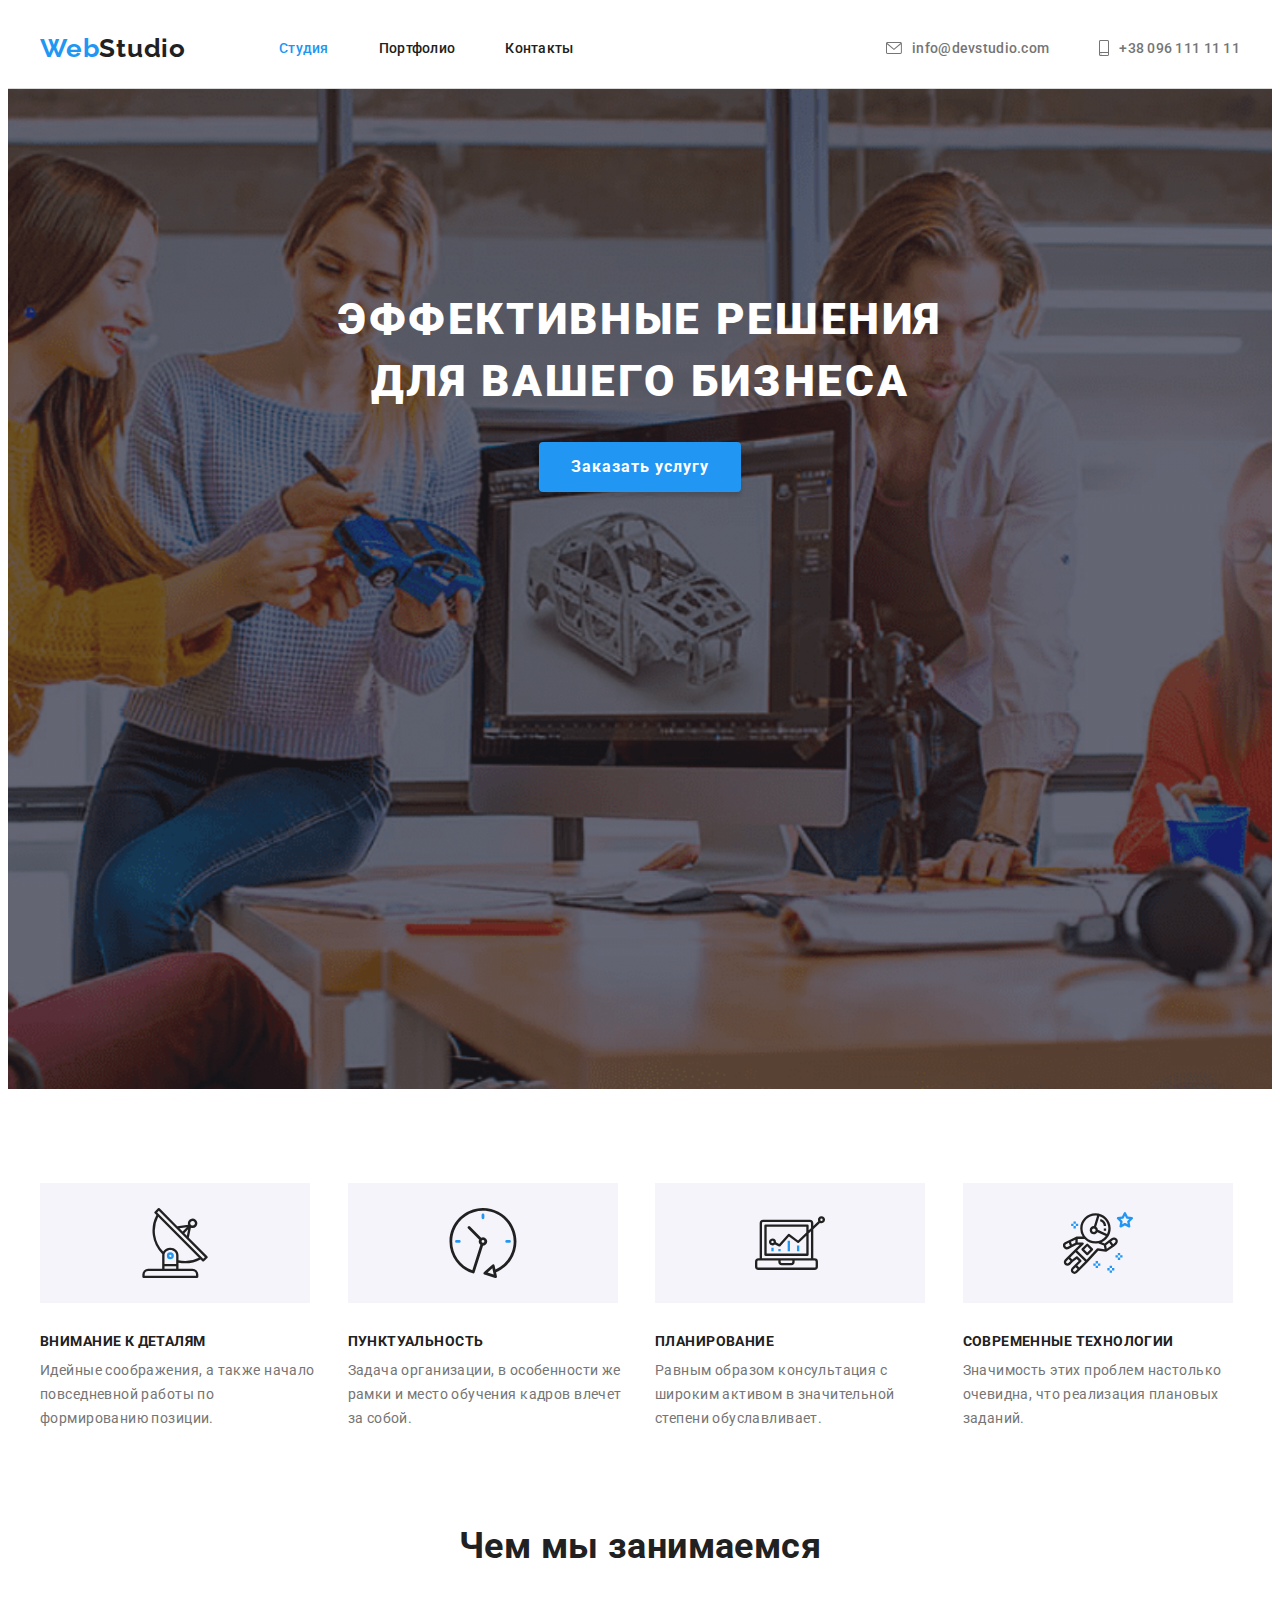
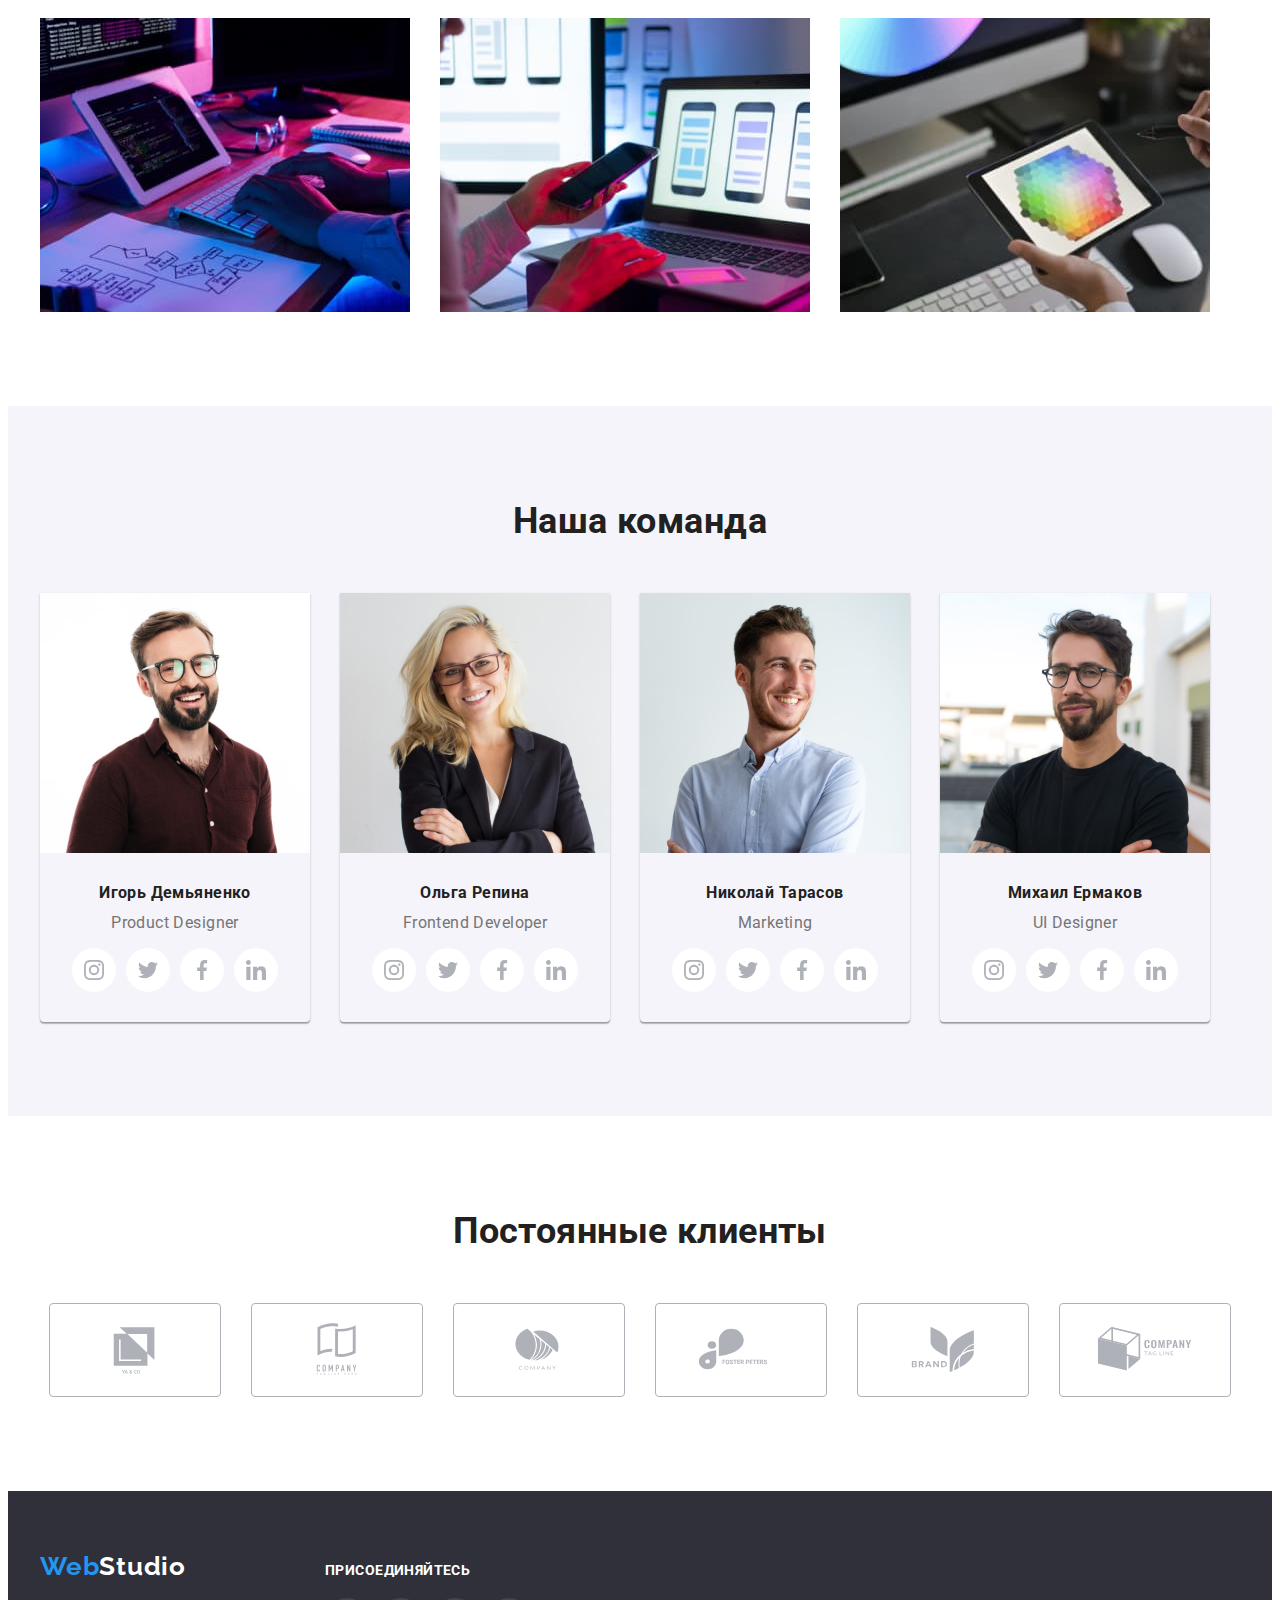
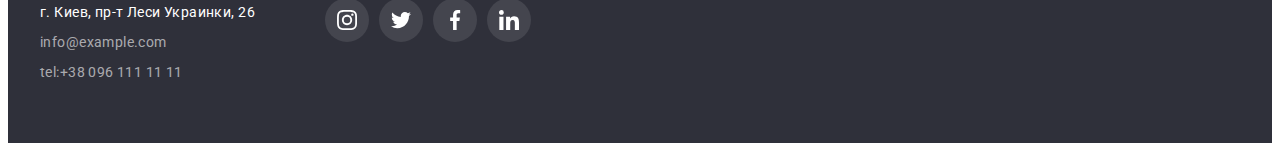
==== commit 63dbc2c0: "Add files via upload" ====
--- a/index.html
+++ b/index.html
@@ -39,13 +39,13 @@
          <ul class="header-contacts list">
             <li class="contacts-item">
                <svg class="icon-contacts" width="16" height="12">
-                  <use href="./images/icons.svg#envelope"></use>
+                  <use href="./images/icons.svg#icon-envelope"></use>
                </svg>
                <a class="contact-link link" href="info@devstudio.com">info@devstudio.com </a>
             </li>
             <li class="contacts-item">
                <svg class="icon-contacts" width="10" height="16">
-                  <use href="./images/icons.svg#smartphone"></use>
+                  <use href="./images/icons.svg#icon-smartphone"></use>
                </svg>
                <a class="contact-link link" href="tel:+380961111111"> +38 096 111 11 11 </a>
             </li>
@@ -67,7 +67,7 @@
                <li class="feature-item">
                   <div class="peculiarities">
                      <svg class="feature-icons" width="70" height="70">
-                        <use href="./images/icons.svg#antenna"></use>
+                        <use href="./images/icons.svg#icon-antenna"></use>
                      </svg>
                   </div>
                   <h3 class="feature-title">ВНИМАНИЕ К ДЕТАЛЯМ</h3>
@@ -78,7 +78,7 @@
                <li class="feature-item">
                   <div class="peculiarities">
                      <svg class="feature-icons" width="70" height="70">
-                        <use href="./images/icons.svg#clock"></use>
+                        <use href="./images/icons.svg#icon-clock"></use>
                      </svg>
                   </div>
                   <h3 class="feature-title">ПУНКТУАЛЬНОСТЬ</h3>
@@ -89,7 +89,7 @@
                <li class="feature-item">
                   <div class="peculiarities">
                      <svg class="feature-icons" width="70" height="70">
-                        <use href="./images/icons.svg#diagram"></use>
+                        <use href="./images/icons.svg#icon-diagram"></use>
                      </svg>
                   </div>
                   <h3 class="feature-title">ПЛАНИРОВАНИЕ</h3>
@@ -100,7 +100,7 @@
                <li class="feature-item">
                   <div class="peculiarities">
                      <svg class="feature-icons" width="70" height="70">
-                        <use href="./images/icons.svg#astronaut"></use>
+                        <use href="./images/icons.svg#icon-astronaut"></use>
                      </svg>
                   </div>
                   <h3 class="feature-title">СОВРЕМЕННЫЕ ТЕХНОЛОГИИ</h3>
@@ -139,33 +139,33 @@
                      <ul class="socials list">
                         <li class="socials-item">
                            <a class="socials-link link" href="" target="_blank" rel="noopener noreferrer"
-                              aria-label="instagram">
-                              <svg class="socials-icons" width="20" height="20">
-                                 <use href="./images/icons.svg#instagram"></use>
-                              </svg>
-                           </a>
-                        </li>
-                        <li class="socials-item">
-                           <a class="socials-link link" href="" target="_blank" rel="noopener noreferrer"
-                              aria-label="twitter">
-                              <svg class="socials-icons" width="20" height="20">
-                                 <use href="./images/icons.svg#twitter"></use>
-                              </svg>
-                           </a>
-                        </li>
-                        <li class="socials-item">
-                           <a class="socials-link link" href="" target="_blank" rel="noopener noreferrer"
-                              aria-label="facebook">
-                              <svg class="socials-icons" width="20" height="20">
-                                 <use href="./images/icons.svg#facebook"></use>
-                              </svg>
-                           </a>
-                        </li>
-                        <li class="socials-item">
-                           <a class="socials-link link" href="" target="_blank" rel="noopener noreferrer"
-                              aria-label="linkedin">
-                              <svg class="socials-icons" width="20" height="20">
-                                 <use href="./images/icons.svg#linkedin"></use>
+                              aria-label="icon-instagram">
+                              <svg class="socials-icons" width="20" height="20">
+                                 <use href="./images/icons.svg#icon-instagram"></use>
+                              </svg>
+                           </a>
+                        </li>
+                        <li class="socials-item">
+                           <a class="socials-link link" href="" target="_blank" rel="noopener noreferrer"
+                              aria-label="icon-twitter">
+                              <svg class="socials-icons" width="20" height="20">
+                                 <use href="./images/icons.svg#icon-twitter"></use>
+                              </svg>
+                           </a>
+                        </li>
+                        <li class="socials-item">
+                           <a class="socials-link link" href="" target="_blank" rel="noopener noreferrer"
+                              aria-label="icon-facebook">
+                              <svg class="socials-icons" width="20" height="20">
+                                 <use href="./images/icons.svg#icon-facebook"></use>
+                              </svg>
+                           </a>
+                        </li>
+                        <li class="socials-item">
+                           <a class="socials-link link" href="" target="_blank" rel="noopener noreferrer"
+                              aria-label="icon-linkedin">
+                              <svg class="socials-icons" width="20" height="20">
+                                 <use href="./images/icons.svg#icon-linkedin"></use>
                               </svg>
                            </a>
                         </li>
@@ -180,33 +180,33 @@
                      <ul class="socials list">
                         <li class="socials-item">
                            <a class="socials-link link" href="" target="_blank" rel="noopener noreferrer"
-                              aria-label="instagram">
-                              <svg class="socials-icons" width="20" height="20">
-                                 <use href="./images/icons.svg#instagram"></use>
-                              </svg>
-                           </a>
-                        </li>
-                        <li class="socials-item">
-                           <a class="socials-link link" href="" target="_blank" rel="noopener noreferrer"
-                              aria-label="twitter">
-                              <svg class="socials-icons" width="20" height="20">
-                                 <use href="./images/icons.svg#twitter"></use>
-                              </svg>
-                           </a>
-                        </li>
-                        <li class="socials-item">
-                           <a class="socials-link link" href="" target="_blank" rel="noopener noreferrer"
-                              aria-label="facebook">
-                              <svg class="socials-icons" width="20" height="20">
-                                 <use href="./images/icons.svg#facebook"></use>
-                              </svg>
-                           </a>
-                        </li>
-                        <li class="socials-item">
-                           <a class="socials-link link" href="" target="_blank" rel="noopener noreferrer"
-                              aria-label="linkedin">
-                              <svg class="socials-icons" width="20" height="20">
-                                 <use href="./images/icons.svg#linkedin"></use>
+                              aria-label="icon-instagram">
+                              <svg class="socials-icons" width="20" height="20">
+                                 <use href="./images/icons.svg#icon-instagram"></use>
+                              </svg>
+                           </a>
+                        </li>
+                        <li class="socials-item">
+                           <a class="socials-link link" href="" target="_blank" rel="noopener noreferrer"
+                              aria-label="icon-twitter">
+                              <svg class="socials-icons" width="20" height="20">
+                                 <use href="./images/icons.svg#icon-twitter"></use>
+                              </svg>
+                           </a>
+                        </li>
+                        <li class="socials-item">
+                           <a class="socials-link link" href="" target="_blank" rel="noopener noreferrer"
+                              aria-label="icon-facebook">
+                              <svg class="socials-icons" width="20" height="20">
+                                 <use href="./images/icons.svg#icon-facebook"></use>
+                              </svg>
+                           </a>
+                        </li>
+                        <li class="socials-item">
+                           <a class="socials-link link" href="" target="_blank" rel="noopener noreferrer"
+                              aria-label="icon-linkedin">
+                              <svg class="socials-icons" width="20" height="20">
+                                 <use href="./images/icons.svg#icon-linkedin"></use>
                               </svg>
                            </a>
                         </li>
@@ -221,33 +221,33 @@
                      <ul class="socials list">
                         <li class="socials-item">
                            <a class="socials-link link" href="" target="_blank" rel="noopener noreferrer"
-                              aria-label="instagram">
-                              <svg class="socials-icons" width="20" height="20">
-                                 <use href="./images/icons.svg#instagram"></use>
-                              </svg>
-                           </a>
-                        </li>
-                        <li class="socials-item">
-                           <a class="socials-link link" href="" target="_blank" rel="noopener noreferrer"
-                              aria-label="twitter">
-                              <svg class="socials-icons" width="20" height="20">
-                                 <use href="./images/icons.svg#twitter"></use>
-                              </svg>
-                           </a>
-                        </li>
-                        <li class="socials-item">
-                           <a class="socials-link link" href="" target="_blank" rel="noopener noreferrer"
-                              aria-label="facebook">
-                              <svg class="socials-icons" width="20" height="20">
-                                 <use href="./images/icons.svg#facebook"></use>
-                              </svg>
-                           </a>
-                        </li>
-                        <li class="socials-item">
-                           <a class="socials-link link" href="" target="_blank" rel="noopener noreferrer"
-                              aria-label="linkedin">
-                              <svg class="socials-icons" width="20" height="20">
-                                 <use href="./images/icons.svg#linkedin"></use>
+                              aria-label="icon-instagram">
+                              <svg class="socials-icons" width="20" height="20">
+                                 <use href="./images/icons.svg#icon-instagram"></use>
+                              </svg>
+                           </a>
+                        </li>
+                        <li class="socials-item">
+                           <a class="socials-link link" href="" target="_blank" rel="noopener noreferrer"
+                              aria-label="icon-twitter">
+                              <svg class="socials-icons" width="20" height="20">
+                                 <use href="./images/icons.svg#icon-twitter"></use>
+                              </svg>
+                           </a>
+                        </li>
+                        <li class="socials-item">
+                           <a class="socials-link link" href="" target="_blank" rel="noopener noreferrer"
+                              aria-label="icon-facebook">
+                              <svg class="socials-icons" width="20" height="20">
+                                 <use href="./images/icons.svg#icon-facebook"></use>
+                              </svg>
+                           </a>
+                        </li>
+                        <li class="socials-item">
+                           <a class="socials-link link" href="" target="_blank" rel="noopener noreferrer"
+                              aria-label="icon-linkedin">
+                              <svg class="socials-icons" width="20" height="20">
+                                 <use href="./images/icons.svg#icon-linkedin"></use>
                               </svg>
                            </a>
                         </li>
@@ -262,33 +262,33 @@
                      <ul class="socials list">
                         <li class="socials-item">
                            <a class="socials-link link" href="" target="_blank" rel="noopener noreferrer"
-                              aria-label="instagram">
-                              <svg class="socials-icons" width="20" height="20">
-                                 <use href="./images/icons.svg#instagram"></use>
-                              </svg>
-                           </a>
-                        </li>
-                        <li class="socials-item">
-                           <a class="socials-link link" href="" target="_blank" rel="noopener noreferrer"
-                              aria-label="twitter">
-                              <svg class="socials-icons" width="20" height="20">
-                                 <use href="./images/icons.svg#twitter"></use>
-                              </svg>
-                           </a>
-                        </li>
-                        <li class="socials-item">
-                           <a class="socials-link link" href="" target="_blank" rel="noopener noreferrer"
-                              aria-label="facebook">
-                              <svg class="socials-icons" width="20" height="20">
-                                 <use href="./images/icons.svg#facebook"></use>
-                              </svg>
-                           </a>
-                        </li>
-                        <li class="socials-item">
-                           <a class="socials-link link" href="" target="_blank" rel="noopener noreferrer"
-                              aria-label="linkedin">
-                              <svg class="socials-icons" width="20" height="20">
-                                 <use href="./images/icons.svg#linkedin"></use>
+                              aria-label="icon-instagram">
+                              <svg class="socials-icons" width="20" height="20">
+                                 <use href="./images/icons.svg#icon-instagram"></use>
+                              </svg>
+                           </a>
+                        </li>
+                        <li class="socials-item">
+                           <a class="socials-link link" href="" target="_blank" rel="noopener noreferrer"
+                              aria-label="icon-twitter">
+                              <svg class="socials-icons" width="20" height="20">
+                                 <use href="./images/icons.svg#icon-twitter"></use>
+                              </svg>
+                           </a>
+                        </li>
+                        <li class="socials-item">
+                           <a class="socials-link link" href="" target="_blank" rel="noopener noreferrer"
+                              aria-label="icon-facebook">
+                              <svg class="socials-icons" width="20" height="20">
+                                 <use href="./images/icons.svg#icon-facebook"></use>
+                              </svg>
+                           </a>
+                        </li>
+                        <li class="socials-item">
+                           <a class="socials-link link" href="" target="_blank" rel="noopener noreferrer"
+                              aria-label="icon-linkedin">
+                              <svg class="socials-icons" width="20" height="20">
+                                 <use href="./images/icons.svg#icon-linkedin"></use>
                               </svg>
                            </a>
                         </li>
@@ -303,44 +303,44 @@
             <h2 class="section-title">Постоянные клиенты</h2>
          <ul class="clients-items">
                <li class="clients-item list">
-                  <a class="client-link" href="#" target="_blank" rel="noopener norefferer" aria-label="logo">
-                     <svg class="client-icons" width="106" height="60">
-                        <use href="./images/icons.svg#logo"></use>
-                     </svg>
-                  </a>
-               </li>
-               <li class="clients-item list">
-                  <a class="client-link" href="#" target="_blank" rel="noopener norefferer" aria-label="logo-2">
-                     <svg class="client-icons" width="106" height="60">
-                        <use href="./images/icons.svg#logo-2"></use>
-                     </svg>
-                  </a>
-               </li>
-               <li class="clients-item list">
-                  <a class="client-link" href="#" target="_blank" rel="noopener norefferer" aria-label="logo-3">
-                     <svg class="client-icons" width="106" height="60">
-                        <use href="./images/icons.svg#logo-3"></use>
-                     </svg>
-                  </a>
-               </li>
-               <li class="clients-item list">
-                  <a class="client-link" href="#" target="_blank" rel="noopener norefferer" aria-label="logo-4">
-                     <svg class="client-icons" width="106" height="60">
-                        <use href="./images/icons.svg#logo-4"></use>
-                     </svg>
-                  </a>
-               </li>
-               <li class="clients-item list">
-                  <a class="client-link" href="#" target="_blank" rel="noopener norefferer" aria-label="logo-5">
-                     <svg class="client-icons" width="106" height="60">
-                        <use href="./images/icons.svg#logo-5"></use>
-                     </svg>
-                  </a>
-               </li>
-               <li class="clients-item list">
-                  <a class="client-link" href="#" target="_blank" rel="noopener norefferer" aria-client-icons">
-                     <svg class="client-icons" width="106" height="60">
-                        <use href="./images/icons.svg#logo-6"></use>
+                  <a class="client-link" href="#" target="_blank" rel="noopener norefferer" aria-label="icon-logo">
+                     <svg class="client-icons" width="106" height="60">
+                        <use href="./images/icons.svg#icon-logo"></use>
+                     </svg>
+                  </a>
+               </li>
+               <li class="clients-item list">
+                  <a class="client-link" href="#" target="_blank" rel="noopener norefferer" aria-label="icon-logo-2">
+                     <svg class="client-icons" width="106" height="60">
+                        <use href="./images/icons.svg#icon-logo-2"></use>
+                     </svg>
+                  </a>
+               </li>
+               <li class="clients-item list">
+                  <a class="client-link" href="#" target="_blank" rel="noopener norefferer" aria-label="icon-logo-3">
+                     <svg class="client-icons" width="106" height="60">
+                        <use href="./images/icons.svg#icon-logo-3"></use>
+                     </svg>
+                  </a>
+               </li>
+               <li class="clients-item list">
+                  <a class="client-link" href="#" target="_blank" rel="noopener norefferer" aria-label="icon-logo-4">
+                     <svg class="client-icons" width="106" height="60">
+                        <use href="./images/icons.svg#icon-logo-4"></use>
+                     </svg>
+                  </a>
+               </li>
+               <li class="clients-item list">
+                  <a class="client-link" href="#" target="_blank" rel="noopener norefferer" aria-label="icon-logo-5">
+                     <svg class="client-icons" width="106" height="60">
+                        <use href="./images/icons.svg#icon-logo-5"></use>
+                     </svg>
+                  </a>
+               </li>
+               <li class="clients-item list">
+                  <a class="client-link" href="#" target="_blank" rel="noopener norefferer" aria-label="icon-logo-6"">
+                     <svg class="client-icons" width="106" height="60">
+                        <use href="./images/icons.svg#icon-logo-6"></use>
                      </svg>
                   </a>
                </li>
@@ -371,32 +371,32 @@
             <h3 class="icone-title">присоединяйтесь</h3>
             <ul class="footer-social-icon">
                <li class="footer-icon  list">
-                  <a class="foot-icon" href="" target="_blank" rel="noopener noreferrer" aria-label="instagram">
+                  <a class="foot-icon" href="" target="_blank" rel="noopener noreferrer" aria-label="icon-instagram">
                   <svg class="footers-icon" width="20" height="20">
-                     <use href="./images/icons.svg#instagram"></use>
+                     <use href="./images/icons.svg#icon-instagram"></use>
                   </svg>
                   </a>
                   </li>
                <li class="footer-icon list">
-                  <a class="foot-icon" href="" target="_blank" rel="noopener noreferrer" aria-label="twitter">
+                  <a class="foot-icon" href="" target="_blank" rel="noopener noreferrer" aria-label="icon-twitter">
                   <svg class="footers-icon" width="20" height="20">
-                     <use href="./images/icons.svg#twitter"></use>
+                     <use href="./images/icons.svg#icon-twitter"></use>
                   </svg>
                   </a>
                   </li>
                </li>
                <li class="footer-icon list">
-                  <a class="foot-icon" href="" target="_blank" rel="noopener noreferrer" aria-label="facebook">
+                  <a class="foot-icon" href="" target="_blank" rel="noopener noreferrer" aria-label="icon-facebook">
                   <svg class="footers-icon" width="20" height="20">
-                     <use href="./images/icons.svg#facebook"></use>
+                     <use href="./images/icons.svg#icon-facebook"></use>
                   </svg>
                   </a>
                   </li>
                </li>
                <li class="footer-icon list">
-                  <a class="foot-icon" href="" target="_blank" rel="noopener noreferrer" aria-label="linkedin">
+                  <a class="foot-icon" href="" target="_blank" rel="noopener noreferrer" aria-label="icon-linkedin">
                   <svg class="footers-icon" width="20" height="20">
-                     <use href="./images/icons.svg#linkedin"></use>
+                     <use href="./images/icons.svg#icon-linkedin"></use>
                   </svg>
                   </a>
                   </li>
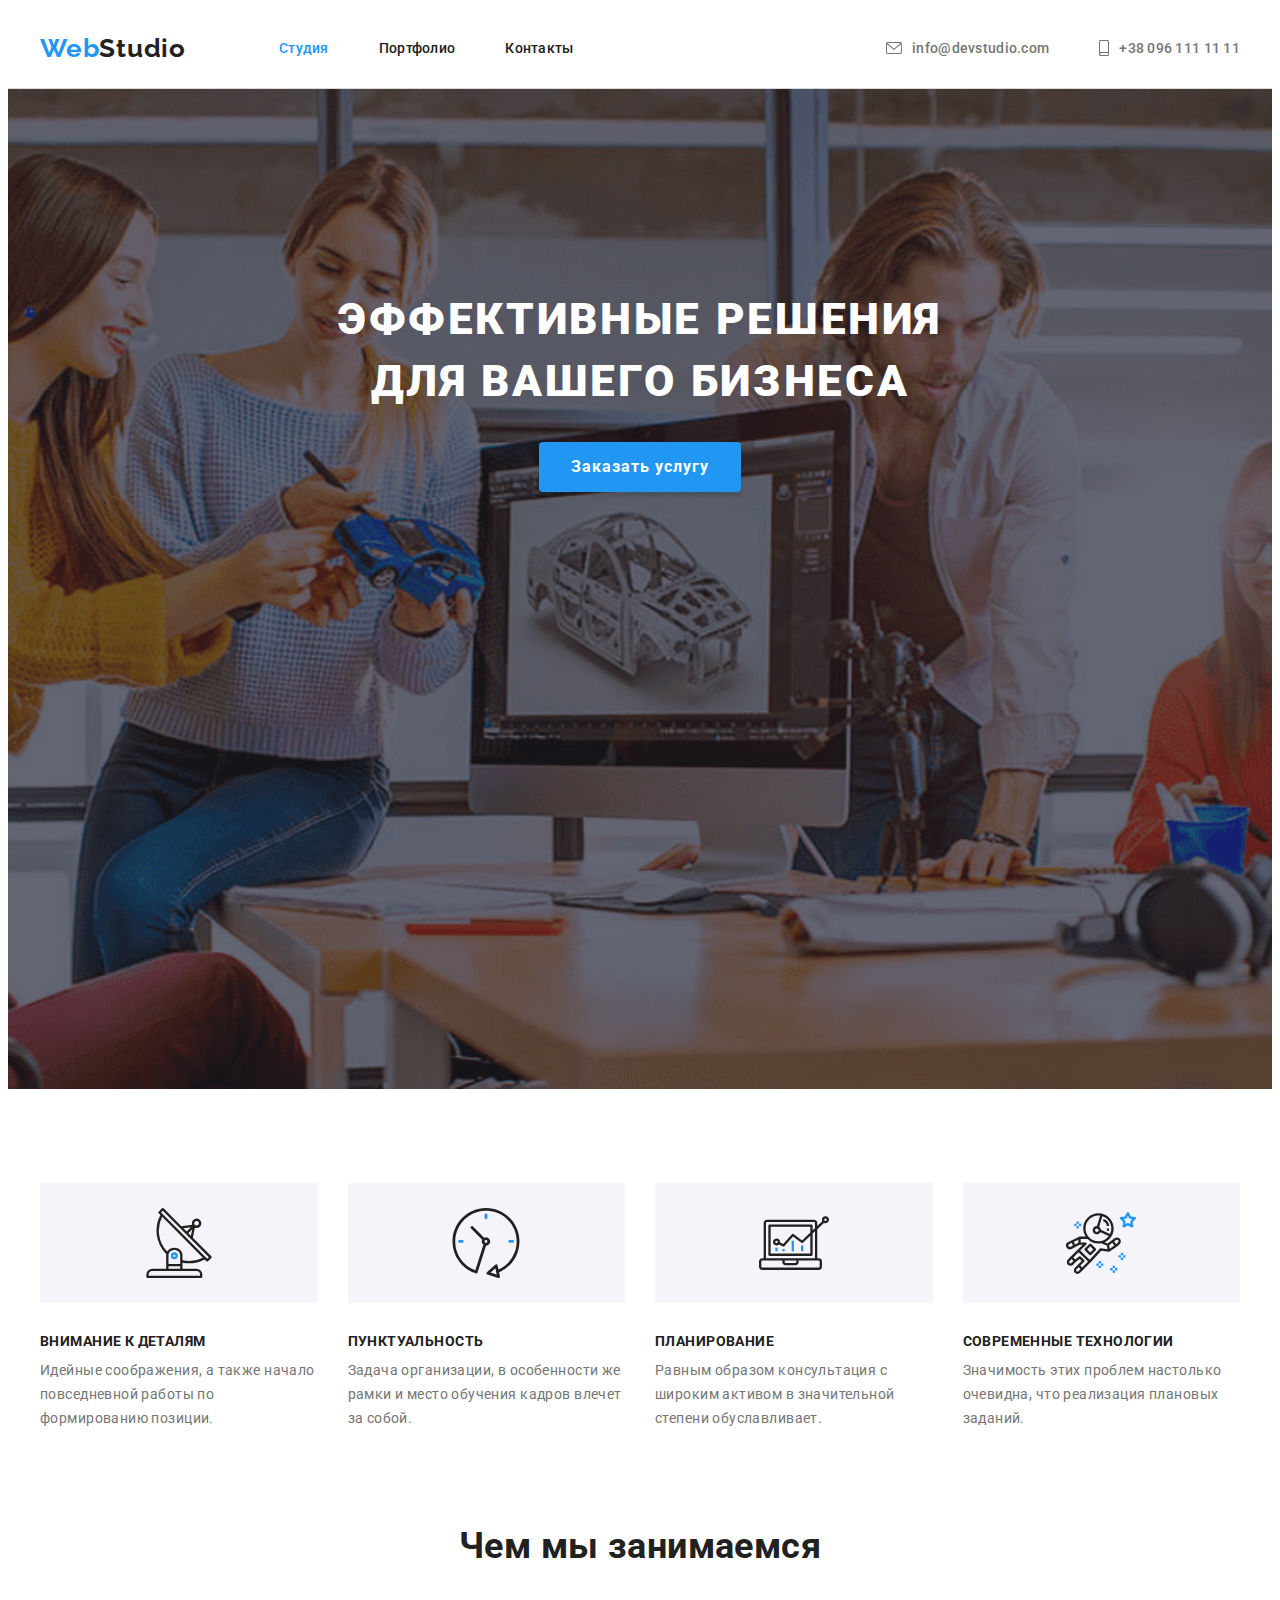
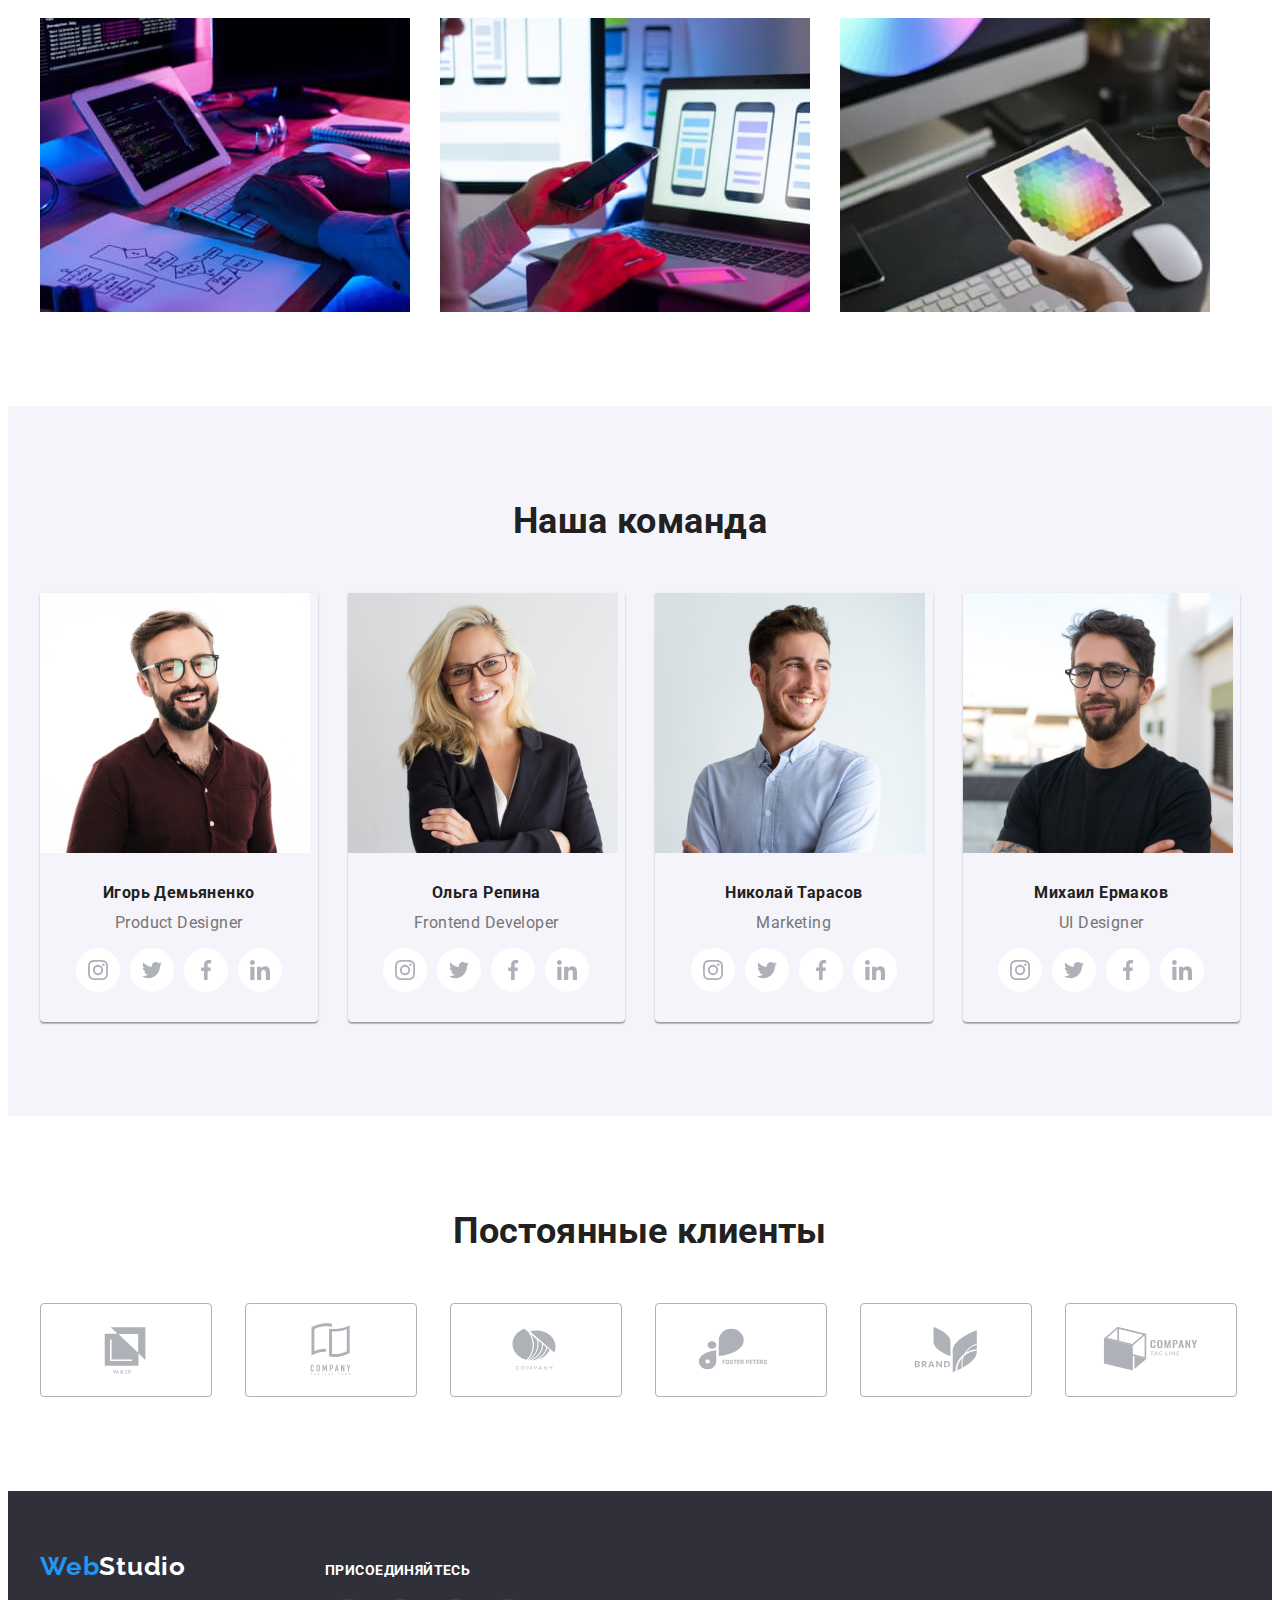
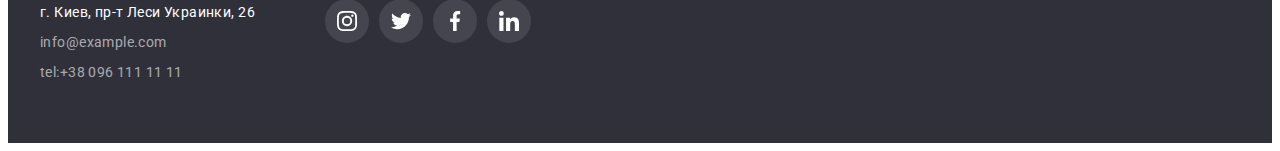
==== commit bf7f3fd0: "Add files via upload" ====
--- a/index.html
+++ b/index.html
@@ -1,5 +1,3 @@
-<!-- @format -->
-
 <!DOCTYPE html>
 <html lang="ru">
 
@@ -38,16 +36,14 @@
          </nav>
          <ul class="header-contacts list">
             <li class="contacts-item">
-               <svg class="icon-contacts" width="16" height="12">
-                  <use href="./images/icons.svg#icon-envelope"></use>
-               </svg>
-               <a class="contact-link link" href="info@devstudio.com">info@devstudio.com </a>
+               <a class="contact-link link" href="info@devstudio.com"><svg class="icon-contacts" width="16" height="12">
+                     <use href="./images/icons.svg#icon-envelope"></use>
+                  </svg>info@devstudio.com </a>
             </li>
             <li class="contacts-item">
-               <svg class="icon-contacts" width="10" height="16">
-                  <use href="./images/icons.svg#icon-smartphone"></use>
-               </svg>
-               <a class="contact-link link" href="tel:+380961111111"> +38 096 111 11 11 </a>
+               <a class="contact-link link" href="tel:+380961111111"><svg class="icon-contacts" width="10" height="16">
+                     <use href="./images/icons.svg#icon-smartphone"></use>
+                  </svg> +38 096 111 11 11 </a>
             </li>
          </ul>
       </div>
@@ -65,7 +61,7 @@
 
             <ul class="list card-set">
                <li class="feature-item">
-                  <div class="peculiarities">
+                  <div class="feature-wrapper">
                      <svg class="feature-icons" width="70" height="70">
                         <use href="./images/icons.svg#icon-antenna"></use>
                      </svg>
@@ -76,7 +72,7 @@
                   </p>
                </li>
                <li class="feature-item">
-                  <div class="peculiarities">
+                  <div class="feature-wrapper">
                      <svg class="feature-icons" width="70" height="70">
                         <use href="./images/icons.svg#icon-clock"></use>
                      </svg>
@@ -87,7 +83,7 @@
                   </p>
                </li>
                <li class="feature-item">
-                  <div class="peculiarities">
+                  <div class="feature-wrapper">
                      <svg class="feature-icons" width="70" height="70">
                         <use href="./images/icons.svg#icon-diagram"></use>
                      </svg>
@@ -98,7 +94,7 @@
                   </p>
                </li>
                <li class="feature-item">
-                  <div class="peculiarities">
+                  <div class="feature-wrapper">
                      <svg class="feature-icons" width="70" height="70">
                         <use href="./images/icons.svg#icon-astronaut"></use>
                      </svg>
@@ -301,7 +297,7 @@
       <section class="section">
          <div class="container">
             <h2 class="section-title">Постоянные клиенты</h2>
-         <ul class="clients-items">
+            <ul class="card-set list">
                <li class="clients-item list">
                   <a class="client-link" href="#" target="_blank" rel="noopener norefferer" aria-label="icon-logo">
                      <svg class="client-icons" width="106" height="60">
@@ -338,7 +334,7 @@
                   </a>
                </li>
                <li class="clients-item list">
-                  <a class="client-link" href="#" target="_blank" rel="noopener norefferer" aria-label="icon-logo-6"">
+                  <a class="client-link" href="#" target="_blank" rel="noopener norefferer" aria-label="icon-logo-6">
                      <svg class="client-icons" width="106" height="60">
                         <use href="./images/icons.svg#icon-logo-6"></use>
                      </svg>
@@ -346,14 +342,13 @@
                </li>
             </ul>
          </div>
-         
       </section>
    </main>
    <footer class="footer">
       <div class="container footer-container">
          <div class="our-contacts">
-            <a href="./index.html" class="footer-logo logo">Web<span class="logo-white">Studio</span></a>
             <address class="footer-contacts">
+               <a href="./index.html" class="footer-logo logo">Web<span class="logo-white">Studio</span></a>
                <ul class="footer-list list">
                   <li>
                      <a class="link linkaddress" href="https://goo.gl/maps/1SPibwWkqugAvypQ7" target="_blank"
@@ -366,44 +361,45 @@
                      <a class="link address-title" href="tel:+380961111111">tel:+38 096 111 11 11</a>
                   </li>
                </ul>
+            </address>
          </div>
          <div class="footer-icons">
-            <h3 class="icone-title">присоединяйтесь</h3>
-            <ul class="footer-social-icon">
-               <li class="footer-icon  list">
-                  <a class="foot-icon" href="" target="_blank" rel="noopener noreferrer" aria-label="icon-instagram">
-                  <svg class="footers-icon" width="20" height="20">
-                     <use href="./images/icons.svg#icon-instagram"></use>
-                  </svg>
-                  </a>
-                  </li>
-               <li class="footer-icon list">
-                  <a class="foot-icon" href="" target="_blank" rel="noopener noreferrer" aria-label="icon-twitter">
-                  <svg class="footers-icon" width="20" height="20">
-                     <use href="./images/icons.svg#icon-twitter"></use>
-                  </svg>
-                  </a>
-                  </li>
-               </li>
-               <li class="footer-icon list">
-                  <a class="foot-icon" href="" target="_blank" rel="noopener noreferrer" aria-label="icon-facebook">
-                  <svg class="footers-icon" width="20" height="20">
-                     <use href="./images/icons.svg#icon-facebook"></use>
-                  </svg>
-                  </a>
-                  </li>
-               </li>
-               <li class="footer-icon list">
-                  <a class="foot-icon" href="" target="_blank" rel="noopener noreferrer" aria-label="icon-linkedin">
-                  <svg class="footers-icon" width="20" height="20">
-                     <use href="./images/icons.svg#icon-linkedin"></use>
-                  </svg>
-                  </a>
-                  </li>
-               </li>
-            </ul>
-         </div>
-         </address>
+            <p class="icone-title">присоединяйтесь</p>
+            <ul class="socials list">
+               <li class="socials-item">
+                  <a class="socials-link link" href="" target="_blank" rel="noopener noreferrer"
+                     aria-label="icon-instagram">
+                     <svg class="socials-icons" width="20" height="20">
+                        <use href="./images/icons.svg#icon-instagram"></use>
+                     </svg>
+                  </a>
+               </li>
+               <li class="socials-item">
+                  <a class="socials-link link" href="" target="_blank" rel="noopener noreferrer"
+                     aria-label="icon-twitter">
+                     <svg class="socials-icons" width="20" height="20">
+                        <use href="./images/icons.svg#icon-twitter"></use>
+                     </svg>
+                  </a>
+               </li>
+               <li class="socials-item">
+                  <a class="socials-link link" href="" target="_blank" rel="noopener noreferrer"
+                     aria-label="icon-facebook">
+                     <svg class="socials-icons" width="20" height="20">
+                        <use href="./images/icons.svg#icon-facebook"></use>
+                     </svg>
+                  </a>
+               </li>
+               <li class="socials-item">
+                  <a class="socials-link link" href="" target="_blank" rel="noopener noreferrer"
+                     aria-label="icon-linkedin">
+                     <svg class="socials-icons" width="20" height="20">
+                        <use href="./images/icons.svg#icon-linkedin"></use>
+                     </svg>
+                  </a>
+               </li>
+            </ul>
+         </div>
       </div>
    </footer>
 </body>
--- a/css/style.css
+++ b/css/style.css
@@ -143,18 +143,18 @@
   font-weight: 500;
   line-height: 1.15;
   letter-spacing: 0.02em;
+  display: flex;
+  align-items: center;
 }
 
 .nav-link:hover,
 .nav-link:focus,
 .contact-link:hover,
-.contact-link:focus .current .accent {
+.contact-link:focus, .current {
   color: var(--color-accent);
 }
 
-.nav-link.link.current {
-  color: var(--color-accent);
-}
+
 
 .nav-link {
   display: block;
@@ -171,13 +171,10 @@
   color: var(--color-accent);
 }
 
-.contacts-item:hover .icon-contacts {
-  fill: var(--color-accent);
-}
 
 .icon-contacts {
   margin-right: 10px;
-  fill: var(--text-color-gray);
+  fill: currentColor;
 }
 
 .hero {
@@ -266,6 +263,10 @@
   color: var(--color-white);
 }
 
+.filter-btn.active:hover {
+   box-shadow: 0px 3px 1px rgba(0, 0, 0, 0.1), 0px 1px 2px rgba(0, 0, 0, 0.08), 0px 2px 2px rgba(0, 0, 0, 0.12);
+}
+
 .filter-btn {
   font-weight: 500;
   font-size: 16px;
@@ -284,11 +285,17 @@
   color: #ffffff;
 }
 
+.filter-btn:hover {
+   box-shadow: 0px 3px 1px rgba(0, 0, 0, 0.1), 0px 1px 2px rgba(0, 0, 0, 0.08), 0px 2px 2px rgba(0, 0, 0, 0.12);
+}
+
 .section-team {
   background-color: var(--color-team-background);
 }
 
+
 .team-cards {
+   flex-basis: calc((100% - 3 * 30px) / 4);
   box-shadow: 0px 1px 3px rgba(0, 0, 0, 0.12), 0px 1px 1px rgba(0, 0, 0, 0.14),
     0px 2px 1px rgba(0, 0, 0, 0.2);
   border-radius: 0px 0px 4px 4px;
@@ -321,6 +328,15 @@
   color: var(--text-color-gray);
 }
 
+.feature-wrapper {
+   display: flex;
+   align-items: center;
+   justify-content: center;
+   margin-bottom: 30px;
+   height: 120px;
+   background-color: var(--social-bg-color);
+ }
+
 .feature-title {
   color: var(--text-color-black);
   font-size: 14px;
@@ -346,12 +362,17 @@
   flex-basis: calc((100% - 2 * 30px) / 3);
 }
 
-.portfolio-item:hover {
-  background: #ffffff;
-  border: 1px solid #eeeeee;
+.portfolio-link{
+   display: inline-block;
+}
+
+.portfolio-link:hover,
+.portfolio-link:focus {
   box-shadow: 0px 1px 1px rgba(0, 0, 0, 0.12), 0px 4px 4px rgba(0, 0, 0, 0.06),
     1px 4px 6px rgba(0, 0, 0, 0.16);
 }
+
+ 
 
 /*footer*/
 .footer {
@@ -363,6 +384,7 @@
 .footer-container {
   display: flex;
   align-items: baseline;
+  gap: 70px;
 }
 
 .footer-logo {
@@ -380,9 +402,6 @@
   gap: 9px;
 }
 
-.our-contacts {
-  margin-right: 70px;
-}
 
 .footer-contacts {
   font-style: normal;
@@ -416,8 +435,7 @@
 
 .icone-title {
   font-weight: 700;
-  font-size: 14px;
-  line-height: 16px;
+  line-height: 1.14;
   letter-spacing: 0.03em;
   text-transform: uppercase;
   color: var(--color-white);
@@ -443,84 +461,47 @@
 }
 
 .socials-icons {
-  fill: var(--color-team-icons);
-}
-
-.socials-link:hover {
-  background-color: var(--color-accent);
-}
-
-.socials-link:hover .socials-icons {
+   fill: var(--color-team-icons);
+}
+
+.footer .socials-link {
+   background-color: rgba(255, 255, 255, 0.1);
+}
+
+
+.footer .socials-icons {
   fill: var(--color-white);
 }
 
+.socials-link:hover,
 .socials-link:focus {
   background-color: var(--color-accent);
 }
 
+.socials-link:hover .socials-icons,
 .socials-link:focus .socials-icons {
   fill: var(--color-white);
 }
 
+
 /**Features icons**/
 
-.footer-social-icon {
+.foot-icon {
    display: flex;
    flex-wrap: wrap;
+   align-items: center;
    justify-content: center;
-   gap: 10px;
-}
-
-.foot-icon {
-  display: flex;
-  flex-wrap: wrap;
-  align-items: center;
-  justify-content: center;
-  width: 44px;
-  height: 44px;
-  background-color: var(--color-footer-icon);
-  fill: var(--color-white); 
-  border-radius: 50%;
-}
-
-.foot-icon:hover,
-.foot-icon:focus {
-   background-color: var(--color-accent);
-   fill: var(--color-white);
-}
-
-
-
-
- 
-
-
-
-
-
-
-
-
-
-
-
-
-
-
-
-
-
-
-
-.peculiarities {
-  display: flex;
-  align-items: center;
-  justify-content: center;
-  margin-bottom: 30px;
-  width: 270px;
-  height: 120px;
-  background-color: var(--social-bg-color);
-}
+   width: 44px;
+   height: 44px;
+   background-color: var(--color-footer-icon);
+   fill: var(--color-white); 
+   border-radius: 50%;
+}
+
+.clients-item {
+   flex-basis: calc((100% - 5 * 30px) / 6);
+}
+
 
 .clients-items {
   display: flex;
@@ -528,6 +509,7 @@
   justify-content: center;
   gap: 30px;
 }
+
 
 
 .clients-item:hover {
@@ -540,6 +522,7 @@
   justify-content: center;
   height: 92px;
   width: 170px;
+ 
   fill: var(--color-team-icons);
   border: 1px solid var(--color-team-icons);
   border-radius: 4px;
